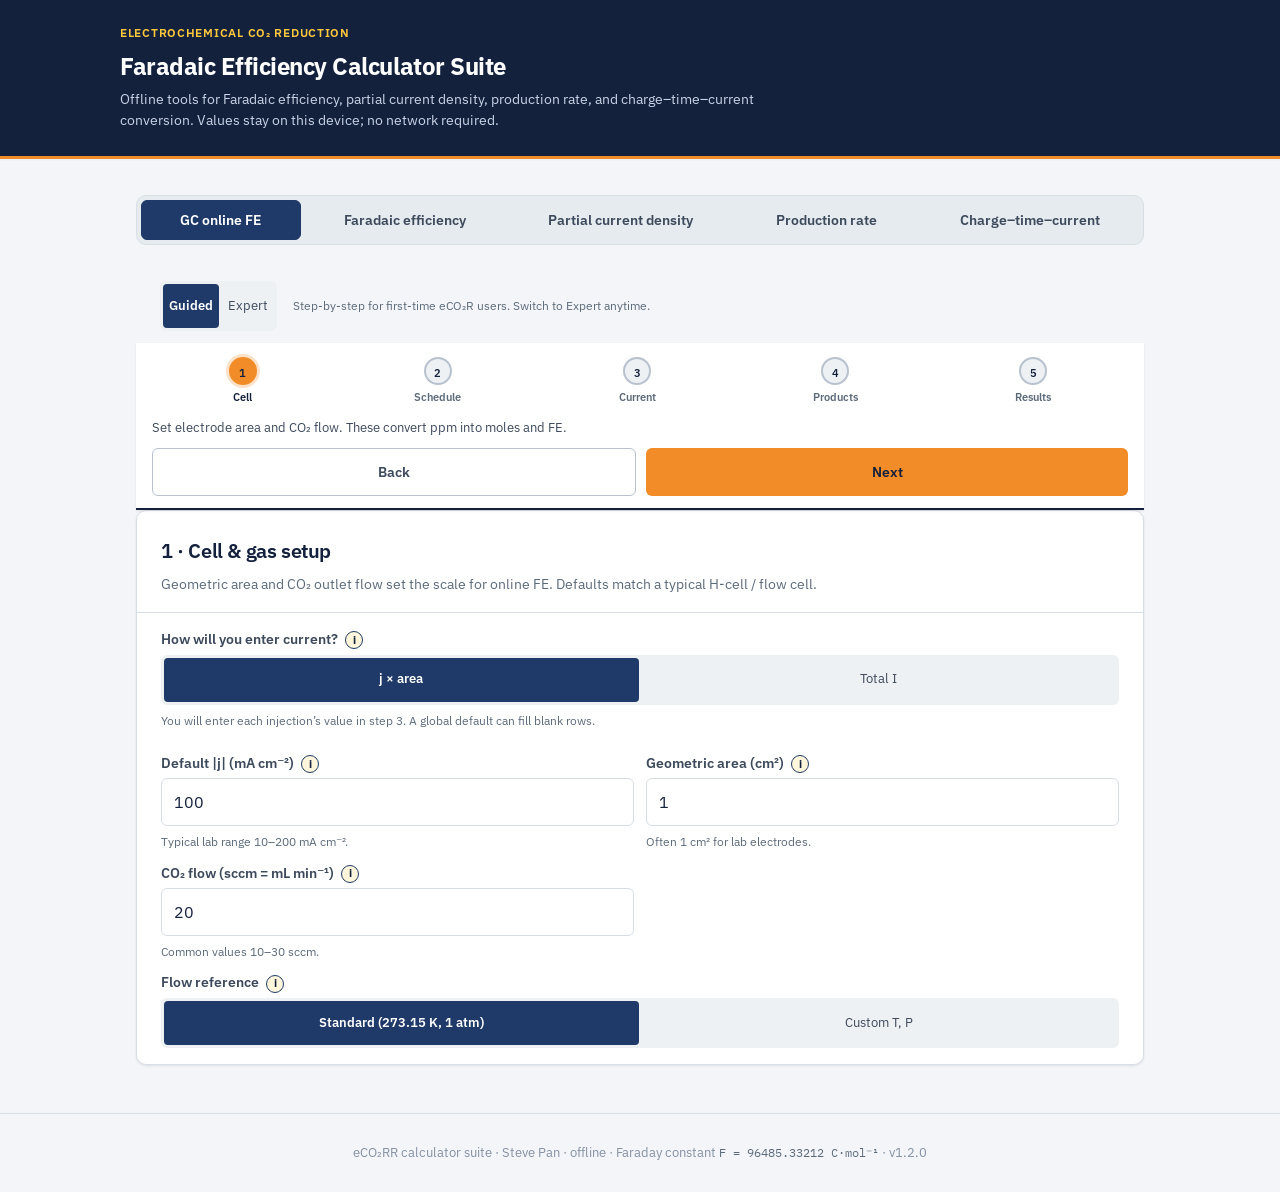
==== index.html @ 3f4fe1be "Release 1.2.0: guided wizard for first-time eCO₂R users Five-step mobile flow (cell → schedule → cur" ====
<!DOCTYPE html>
<html lang="en">
<head>
  <meta charset="utf-8" />
  <meta name="viewport" content="width=device-width, initial-scale=1, viewport-fit=cover" />
  <meta name="color-scheme" content="light" />
  <title>eCO₂RR Faradaic Efficiency Calculator Suite — Steve Pan</title>
  <meta name="theme-color" content="#14213D" />
  <link rel="manifest" href="./manifest.webmanifest" />
  <link rel="icon" type="image/png" sizes="32x32" href="./icons/favicon-32.png" />
  <link rel="apple-touch-icon" href="./icons/apple-touch-icon.png" />
  <meta name="apple-mobile-web-app-capable" content="yes" />
  <meta name="mobile-web-app-capable" content="yes" />
  <meta name="apple-mobile-web-app-status-bar-style" content="black-translucent" />
  <meta name="apple-mobile-web-app-title" content="FE Calc" />
  <link rel="stylesheet" href="./design-tokens.css" />
  <link rel="stylesheet" href="./styles.css" />
</head>
<body>
  <div class="app">
    <header class="app-header">
      <div class="app-header__inner">
        <p class="app-header__eyebrow">Electrochemical CO₂ reduction</p>
        <h1 class="app-header__title">Faradaic Efficiency Calculator Suite</h1>
        <p class="app-header__subtitle">
          Offline tools for Faradaic efficiency, partial current density,
          production rate, and charge–time–current conversion. Values stay
          on this device; no network required.
        </p>
      </div>
    </header>

    <main class="app-main" id="app-main">
      <nav class="tab-nav" aria-label="Calculator sections">
        <ul class="tab-list" role="tablist" id="tab-list">
          <li role="presentation">
            <button type="button" class="tab" role="tab" id="tab-gc" data-tab="gc"
              aria-controls="section-gc" aria-selected="true">GC online FE</button>
          </li>
          <li role="presentation">
            <button type="button" class="tab" role="tab" id="tab-fe" data-tab="fe"
              aria-controls="section-fe" aria-selected="false" tabindex="-1">Faradaic efficiency</button>
          </li>
          <li role="presentation">
            <button type="button" class="tab" role="tab" id="tab-pcd" data-tab="pcd"
              aria-controls="section-pcd" aria-selected="false" tabindex="-1">Partial current density</button>
          </li>
          <li role="presentation">
            <button type="button" class="tab" role="tab" id="tab-rate" data-tab="rate"
              aria-controls="section-rate" aria-selected="false" tabindex="-1">Production rate</button>
          </li>
          <li role="presentation">
            <button type="button" class="tab" role="tab" id="tab-converter" data-tab="converter"
              aria-controls="section-converter" aria-selected="false" tabindex="-1">Charge–time–current</button>
          </li>
        </ul>
        <div class="tab-select-wrap">
          <label class="sr-only" for="tab-select">Calculator section</label>
          <select class="tab-select" id="tab-select" data-tab-select>
            <option value="gc" selected>GC online FE</option>
            <option value="fe">Faradaic efficiency</option>
            <option value="pcd">Partial current density</option>
            <option value="rate">Production rate</option>
            <option value="converter">Charge–time–current</option>
          </select>
        </div>
      </nav>

      <!-- 0. GC ONLINE FE (ppm-based) -->
      <section class="calc-section is-active" id="section-gc" role="tabpanel" aria-labelledby="tab-gc" data-section="gc" data-ui-mode="guided" data-wiz-step="1">
        <div class="gc-modebar">
          <div class="seg" id="gc-ui-mode" role="radiogroup" aria-label="Input mode">
            <button type="button" class="seg__btn is-active" data-v="guided">Guided</button>
            <button type="button" class="seg__btn" data-v="expert">Expert</button>
          </div>
          <p class="gc-modebar__hint" id="gc-mode-hint">Step-by-step for first-time eCO₂R users. Switch to Expert anytime.</p>
        </div>

        <div class="gc-wizard" id="gc-wizard" aria-label="Guided setup">
          <ol class="gc-wiz-progress" id="gc-wiz-progress">
            <li class="is-active" data-s="1"><span>1</span> Cell</li>
            <li data-s="2"><span>2</span> Schedule</li>
            <li data-s="3"><span>3</span> Current</li>
            <li data-s="4"><span>4</span> Products</li>
            <li data-s="5"><span>5</span> Results</li>
          </ol>
          <p class="gc-wiz-hint" id="gc-wiz-step-hint"></p>
          <p class="gc-wiz-warn" id="gc-wiz-warn" hidden></p>
          <div class="gc-wiz-nav">
            <button type="button" class="btn btn--ghost" id="gc-wiz-back" disabled>Back</button>
            <button type="button" class="btn btn--cta" id="gc-wiz-next">Next</button>
          </div>
        </div>

        <div class="gc-summary" id="gc-summary" aria-live="polite" data-wiz="5">
          <div class="gc-summary__main">
            <span class="gc-summary__label">Total FE · <span id="gc-sum-label">latest injection</span></span>
            <span class="gc-summary__value" id="gc-total">—</span>
          </div>
          <div class="gc-summary__side">
            <span>Unaccounted <b id="gc-unacc">—</b></span>
            <span>I <b id="gc-I">—</b></span>
            <span>ṅ<sub>gas</sub> <b id="gc-ndot">—</b></span>
          </div>
          <svg class="gc-bar" id="gc-sum-bar" viewBox="0 0 100 8" preserveAspectRatio="none" aria-hidden="true"></svg>
          <div class="gc-chips" id="gc-sum-chips"></div>
          <p class="gc-flag" id="gc-flag" hidden></p>
        </div>

        <article class="calc-card" data-wiz="1" id="gc-step-cell">
          <header class="calc-card__header">
            <h2 class="calc-card__title">1 · Cell &amp; gas setup</h2>
            <p class="calc-card__desc">Geometric area and CO₂ outlet flow set the scale for online FE. Defaults match a typical H-cell / flow cell.</p>
          </header>
          <div class="gc-grid">
            <div class="field gc-wide">
              <span class="field__label">How will you enter current? <button type="button" class="info-i" data-info="Choose |j|×area if you read current density from the chronopotentiogram/amperogram. Choose Total I if you prefer absolute current in mA." aria-label="About current input">i</button></span>
              <div class="seg" role="radiogroup" id="gc-imode">
                <button type="button" class="seg__btn is-active" data-v="j">j × area</button>
                <button type="button" class="seg__btn" data-v="I">Total I</button>
              </div>
              <p class="field__help">You will enter each injection’s value in step 3. A global default can fill blank rows.</p>
            </div>
            <label class="field gc-j"><span class="field__label">Default |j| (mA cm⁻²) <button type="button" class="info-i" data-info="Fallback current density when an injection row is left blank. Read |j| from your chronoamperogram or chronopotentiogram at each injection time." aria-label="About default j">i</button></span><input class="input" inputmode="decimal" id="gc-j" value="100"><span class="field__help">Typical lab range 10–200 mA cm⁻².</span></label>
            <label class="field gc-j"><span class="field__label">Geometric area (cm²) <button type="button" class="info-i" data-info="Exposed geometric electrode area (not ECSA). Measure from the catalyst spot or gasket opening." aria-label="About area">i</button></span><input class="input" inputmode="decimal" id="gc-area" value="1"><span class="field__help">Often 1 cm² for lab electrodes.</span></label>
            <label class="field gc-i" hidden><span class="field__label">Default |I| (mA) <button type="button" class="info-i" data-info="Fallback total current when an injection row is left blank." aria-label="About default I">i</button></span><input class="input" inputmode="decimal" id="gc-Itot" value="100"><span class="field__help">Absolute current from the potentiostat.</span></label>
            <label class="field"><span class="field__label">CO₂ flow (sccm = mL min⁻¹) <button type="button" class="info-i" data-info="Volumetric CO₂ feed (and assumed outlet) flow rate from your MFC setpoint. Online FE treats outlet ≈ inlet." aria-label="About CO2 flow">i</button></span><input class="input" inputmode="decimal" id="gc-flow" value="20"><span class="field__help">Common values 10–30 sccm.</span></label>
            <div class="field gc-wide">
              <span class="field__label">Flow reference <button type="button" class="info-i" data-info="Standard uses T = 273.15 K and P = 101325 Pa for the ideal-gas molar flow. Custom lets you enter the gas temperature and pressure at the flow meter." aria-label="About flow reference">i</button></span>
              <div class="seg" role="radiogroup" id="gc-ref">
                <button type="button" class="seg__btn is-active" data-v="std">Standard (273.15 K, 1 atm)</button>
                <button type="button" class="seg__btn" data-v="custom">Custom T, P</button>
              </div>
            </div>
            <label class="field gc-tp"><span class="field__label">Gas T (K)</span><input class="input" inputmode="decimal" id="gc-T" value="298.15"><span class="field__help">Temperature used for ṅ_gas.</span></label>
            <label class="field gc-tp"><span class="field__label">Gas P (Pa)</span><input class="input" inputmode="decimal" id="gc-P" value="101325"><span class="field__help">Pressure used for ṅ_gas (1 atm = 101325 Pa).</span></label>
          </div>
        </article>

        <article class="calc-card" data-wiz="2" id="gc-step-sched">
          <header class="calc-card__header">
            <h2 class="calc-card__title">2 · GC injection schedule</h2>
            <p class="calc-card__desc">Times auto-fill from the first injection, analysis length, and post-run. Override any row later with “edit”.</p>
          </header>
          <div class="gc-grid gc-sched">
            <label class="field"><span class="field__label">Time of 1st injection (min) <button type="button" class="info-i" data-info="Electrolysis time when the first GC sample is taken (often after a delay for gas transit)." aria-label="About first injection">i</button></span><input class="input" inputmode="decimal" id="gc-s-t1"><span class="field__help">Example: 15 min.</span></label>
            <label class="field"><span class="field__label">GC analysis time (min) <button type="button" class="info-i" data-info="Length of one GC run (chromatogram) before the next injection can start." aria-label="About analysis time">i</button></span><input class="input" inputmode="decimal" id="gc-s-ana"><span class="field__help">From your GC method.</span></label>
            <label class="field"><span class="field__label">Post-run time (min) <button type="button" class="info-i" data-info="Oven cool-down / equilibration after each chromatogram before the next injection." aria-label="About post-run">i</button></span><input class="input" inputmode="decimal" id="gc-s-post"><span class="field__help">Often a few minutes.</span></label>
            <label class="field"><span class="field__label">Number of injections (1–6) <button type="button" class="info-i" data-info="How many GC samples you will average. Three or four is common." aria-label="About injection count">i</button></span><input class="input" type="number" min="1" max="6" step="1" inputmode="numeric" id="gc-s-count"><span class="field__help">t<sub>k</sub> = t<sub>1</sub> + (k−1)·(analysis + post-run).</span></label>
          </div>
          <div class="gc-sched-preview" id="gc-sched-preview" aria-live="polite"></div>
        </article>

        <article class="calc-card" data-wiz="3" id="gc-step-current">
          <header class="calc-card__header">
            <h2 class="calc-card__title">3 · Current at each injection</h2>
            <p class="calc-card__desc">Read |j| or |I| from the chronoamperogram / chronopotentiogram at each injection time. Blank uses the step‑1 default.</p>
          </header>
          <div id="gc-current-step" class="gc-current-step"></div>
        </article>

        <article class="calc-card" data-wiz="4" id="gc-step-products">
          <header class="calc-card__header gc-head">
            <h2 class="calc-card__title">4 · Products &amp; amounts</h2>
            <div class="gc-actions">
              <button type="button" class="btn btn--cta" id="gc-add-inj">+ Injection</button>
            </div>
          </header>
          <p class="calc-card__desc" style="padding:0 var(--space-5)">Confirm the product list (full C1–C6 set is preselected), then enter GC ppm per injection. Liquid products use μM, electrolyte volumes, and total charge Q.</p>
          <div class="gc-prodbar">
            <span class="field__label">Products <button type="button" class="info-i" data-info="Gas products come from online GC (ppm). Liquid products (formate, alcohols, …) come from HPLC / headspace GC as μM in catholyte and anolyte." aria-label="About products">i</button></span>
            <div class="gc-presets" id="gc-presets">
              <button type="button" class="chip-btn" data-p="H2">+ H₂</button>
              <button type="button" class="chip-btn" data-p="CO">+ CO</button>
              <button type="button" class="chip-btn" data-p="CH4">+ CH₄</button>
              <button type="button" class="chip-btn" data-p="C2H4">+ C₂H₄</button>
              <button type="button" class="chip-btn" data-p="HCOO">+ HCOO⁻</button>
              <button type="button" class="chip-btn" data-p="EtOH">+ EtOH</button>
              <button type="button" class="chip-btn" data-p="custom">+ Custom</button>
            </div>
            <label class="gc-preset-wrap"><span class="sr-only">Add from catalog</span>
              <select class="input gc-preset-select" id="gc-preset-select" aria-label="Add product from full C1–C6 catalog"></select>
            </label>
            <div id="gc-products" class="gc-products"></div>
          </div>
          <div id="gc-injections" class="gc-injections"></div>
          <div id="gc-liquid" class="gc-liquid" hidden></div>
        </article>

        <article class="calc-card" id="gc-chart-card" data-wiz="5">
          <header class="calc-card__header gc-head">
            <h2 class="calc-card__title">Product distribution</h2>
            <div class="gc-toggles"><div class="seg gc-chart-mode" id="gc-chart-view" role="radiogroup" aria-label="Chart view">
              <button type="button" class="seg__btn is-active" data-v="avg">Average</button>
              <button type="button" class="seg__btn" data-v="per">Per injection</button>
            </div>
            <div class="seg gc-chart-mode" id="gc-chart-mode" role="radiogroup" aria-label="Chart quantity">
              <button type="button" class="seg__btn is-active" data-v="fe">FE (%)</button>
              <button type="button" class="seg__btn" data-v="j">j<sub>i</sub> (mA cm⁻²)</button>
            </div></div>
          </header>
          <div class="gc-chart-wrap"><div id="gc-chart" role="img" aria-label="Stacked bar chart of product distribution per injection"></div>
            <div class="gc-legend" id="gc-legend"></div>
            <p class="gc-tip" id="gc-tip">Tap a bar segment for values.</p>
            <div class="gc-actions gc-chart-actions">
              <button type="button" class="btn btn--secondary" id="gc-png">Export PNG</button>
              <button type="button" class="btn btn--ghost" id="gc-svg">Export SVG</button>
            </div>
          </div>
        </article>

        <article class="calc-card" data-wiz="5">
          <header class="calc-card__header gc-head">
            <h2 class="calc-card__title">Results table</h2>
            <div class="gc-actions">
              <button type="button" class="btn btn--secondary" id="gc-csv">CSV</button>
              <button type="button" class="btn btn--secondary" id="gc-xlsx">XLSX</button>
              <button type="button" class="btn btn--ghost" id="gc-reset">Reset</button>
            </div>
          </header>
          <div class="gc-table-wrap"><table class="gc-table" id="gc-table"></table></div>
          <details class="gc-formula">
            <summary>Formulas &amp; constants</summary>
            <p><code>t_k = t_1 + (k − 1)·(t_analysis + t_post)</code></p>
            <p><code>I_k = |j_k| · A</code> per injection (or I_k entered directly; blank row = global value)</p>
            <p><code>ṅ_gas (mol s⁻¹) = P · (Q_mL/min · 10⁻⁶ / 60) / (R · T)</code>; standard mode uses T = 273.15 K, P = 101325 Pa</p>
            <p><code>ṅ_i = (ppm_i · 10⁻⁶) · ṅ_gas</code></p>
            <p><code>FE_i (%) = n_i · F · ṅ_i / I · 100</code></p>
            <p><code>j_i = FE_i/100 · |j_k|</code>; averages are arithmetic mean ± sample SD (n − 1) of the per-injection values</p>
            <p>Liquid: <code>FE = n·F·(c_WE·V_W + c_CE·V_C)/Q · 100</code> (c in μM, V in mL, Q in C).</p>
            <p>R = 8.314462618 J mol⁻¹ K⁻¹, F = 96485.33212 C mol⁻¹ (CODATA exact). Assumes outlet flow ≈ inlet CO₂ flow (no correction for CO₂ consumption/crossover).</p>
          </details>
        </article>
      </section>

      <!-- 1. FARADAIC EFFICIENCY (populated example + FE > 100% warning) -->
      <section class="calc-section" hidden id="section-fe" role="tabpanel"
        aria-labelledby="tab-fe" data-section="fe">
        <article class="calc-card">
          <header class="calc-card__header">
            <h2 class="calc-card__title">Faradaic efficiency</h2>
            <p class="calc-card__desc">
              Compute FE from electron stoichiometry, quantified product amount,
              and total charge passed. Defaults (50 µmol, n=2, Q=9.6485 C) give FE ≈ 100%.
            </p>
          </header>
          <div class="calc-card__body">
            <form class="calc-card__inputs" id="form-fe" data-calc="fe" novalidate>
              <div class="field-group">
                <div class="field" data-field="n-electrons">
                  <label class="field__label" for="fe-n-electrons">
                    Electrons transferred per product (<span class="mono">n</span>)
                  </label>

                  <div class="preset-row" id="fe-presets" role="group" aria-label="n-electron presets">
                    <button type="button" class="preset-btn is-active" data-n="2">CO (2)</button>
                    <button type="button" class="preset-btn" data-n="2">HCOOH (2)</button>
                    <button type="button" class="preset-btn" data-n="8">CH₄ (8)</button>
                    <button type="button" class="preset-btn" data-n="12">C₂H₄ (12)</button>
                    <button type="button" class="preset-btn" data-n="12">EtOH (12)</button>
                    <button type="button" class="preset-btn" data-n="2">H₂ (2)</button>
                    <button type="button" class="preset-btn" data-n="custom">Custom</button>
                  </div>
                  <div class="field__control">
                    <input class="input" type="number" id="fe-n-electrons" name="n_electrons"
                      inputmode="decimal" min="1" step="1" value="2"
                      data-input="n-electrons" readonly aria-describedby="fe-n-electrons-hint">
                    <span class="field__unit" aria-hidden="true">e⁻</span>
                  </div>
                  <p class="field__hint" id="fe-n-electrons-hint">
                    e.g. 2 for CO, 8 for CH₄, 12 for C₂H₄ (from CO₂).
                  </p>
                  <p class="field__error" id="fe-n-electrons-error" data-error-for="n-electrons">
                    Enter a positive integer.
                  </p>
                </div>

                <div class="field" data-field="product-mode">
                  <label class="field__label" for="fe-product-mode">Product input mode</label>
                  <div class="field__control">
                    <select class="select" id="fe-product-mode" data-input="product-mode">
                      <option value="moles" selected>Molar amount</option>
                      <option value="gas">Gas volume (ideal gas)</option>
                    </select>
                  </div>
                </div>

                <div class="field-row" id="fe-moles-block">
                  <div class="field" data-field="n-product">
                    <label class="field__label" for="fe-n-product">
                      Product amount (<span class="mono">n<sub>product</sub></span>)
                    </label>
                    <div class="field__control">
                      <input class="input" type="number" id="fe-n-product" name="n_product"
                        inputmode="decimal" min="0" step="any" value="50" data-input="n-product">
                      <select class="select unit-select" id="fe-n-product-unit" name="n_product_unit"
                        data-unit-for="n-product" aria-label="Product amount unit">
                        <option value="umol" selected>µmol</option>
                        <option value="nmol">nmol</option>
                        <option value="mmol">mmol</option>
                        <option value="mol">mol</option>
                      </select>
                    </div>
                    <p class="field__error" data-error-for="n-product">Enter a non-negative amount.</p>
                  </div>
                  <div class="field" data-field="charge">
                    <label class="field__label" for="fe-charge">
                      Total charge (<span class="mono">Q</span>)
                    </label>
                    <div class="field__control">
                      <input class="input" type="number" id="fe-charge" name="charge"
                        inputmode="decimal" min="0" step="any" value="9.6485" data-input="charge">
                      <select class="select unit-select" id="fe-charge-unit" name="charge_unit"
                        data-unit-for="charge" aria-label="Charge unit">
                        <option value="C" selected>C</option>
                        <option value="mC">mC</option>
                        <option value="mAh">mA·h</option>
                        <option value="Ah">A·h</option>
                      </select>
                    </div>
                    <p class="field__error" data-error-for="charge">Charge must be greater than zero.</p>
                  </div>
                </div>
              </div>
              
                <div id="fe-gas-block" hidden>
                  <div class="field-row">
                    <div class="field" data-field="gas-volume">
                      <label class="field__label" for="fe-gas-volume">Gas volume</label>
                      <div class="field__control">
                        <input class="input" type="number" id="fe-gas-volume" min="0" step="any" value="1.223" />
                        <select class="select unit-select" id="fe-gas-volume-unit"><option value="mL" selected>mL</option><option value="L">L</option></select>
                      </div>
                    </div>
                    <div class="field" data-field="gas-temp">
                      <label class="field__label" for="fe-gas-temp">Temperature</label>
                      <div class="field__control">
                        <input class="input" type="number" id="fe-gas-temp" step="any" value="25" />
                        <select class="select unit-select" id="fe-gas-temp-unit"><option value="C" selected>°C</option><option value="K">K</option></select>
                      </div>
                    </div>
                  </div>
                  <div class="field" style="margin-top: var(--space-4);">
                    <label class="field__label" for="fe-gas-pressure">Pressure</label>
                    <div class="field__control">
                      <input class="input" type="number" id="fe-gas-pressure" min="0" step="any" value="1" />
                      <select class="select unit-select" id="fe-gas-pressure-unit">
                        <option value="atm" selected>atm</option><option value="bar">bar</option>
                        <option value="kPa">kPa</option><option value="Pa">Pa</option>
                      </select>
                    </div>
                    <p class="field__hint">Ideal gas n = PV/RT. Default ≈ 50 µmol at 25 °C, 1 atm.</p>
                  </div>
                </div>

<div class="btn-row">
                <button type="submit" class="btn btn--primary" data-action="calculate">Calculate FE</button>
                <button type="reset" class="btn btn--secondary" data-action="reset">Reset</button>
              </div>
            </form>
            <div class="calc-card__results" data-results="fe" aria-live="polite">
              <h3 class="results__heading">Results</h3>
              <div class="banner banner--ok" id="fe-ok" role="status"><div class="banner__body"><p class="banner__title" id="fe-ok-text">FE within physical range.</p></div></div>
              <div class="banner banner--warning" id="fe-warning" role="status" data-banner="fe-over-100">
                <svg class="banner__icon" viewBox="0 0 20 20" fill="currentColor" aria-hidden="true">
                  <path fill-rule="evenodd" d="M8.257 3.099c.765-1.36 2.722-1.36 3.486 0l6.518 11.59c.75 1.335-.213 2.986-1.742 2.986H3.48c-1.53 0-2.493-1.651-1.743-2.986L8.257 3.1zM11 14a1 1 0 10-2 0 1 1 0 002 0zm-1-2a1 1 0 01-1-1V8a1 1 0 112 0v3a1 1 0 01-1 1z" clip-rule="evenodd"/>
                </svg>
                <div class="banner__body">
                  <p class="banner__title">Faradaic efficiency exceeds 100%</p>
                  <p class="banner__text">
                    Check product quantification, electron count <span class="mono">n</span>,
                    and total charge. Values above 100% usually indicate a measurement
                    or unit error.
                  </p>
                </div>
              </div>
              <ul class="results__list">
                <li class="result-row result-row--primary" id="fe-result-row" data-result="fe">
                  <span class="result-row__label">Faradaic efficiency</span>
                  <span class="result-row__value">
                    <span id="fe-result-value">—</span>
                    <span class="result-row__unit" id="fe-result-unit">%</span>
                  </span>
                </li>

                <li class="result-row is-empty" id="fe-moles-row">
                  <span class="result-row__label">Moles of product</span>
                  <span class="result-row__value"><span id="fe-moles-value">—</span><span class="result-row__unit">mol</span></span>
                </li>
                <li class="result-row is-empty" id="fe-qth-row">
                  <span class="result-row__label">Theoretical charge</span>
                  <span class="result-row__value"><span id="fe-qth-value">—</span><span class="result-row__unit">C</span></span>
                </li>
                <li class="result-row" data-result="fe-charge-as-mol-e">
                  <span class="result-row__label">Electrons from charge</span>
                  <span class="result-row__value">
                    <span id="fe-mol-e-value">—</span>
                    <span class="result-row__unit" id="fe-mol-e-unit">mol e⁻</span>
                  </span>
                </li>
              </ul>
            </div>
          </div>
          <footer class="calc-card__footer">
            <p class="formula-footnote">
              <span class="formula-footnote__label">Formula</span>
              <span class="formula-footnote__eq">FE = (n · F · n<sub>product</sub>) / Q × 100%</span>
              <span class="formula-footnote__note">F = 96485 C·mol⁻¹ (Faraday constant). n<sub>product</sub> in mol; Q in C.</span>
            </p>
          </footer>
        </article>
      </section>

      <!-- 2. PARTIAL CURRENT DENSITY -->
      <section class="calc-section" hidden id="section-pcd" role="tabpanel"
        aria-labelledby="tab-pcd" data-section="pcd" hidden>
        <article class="calc-card">
          <header class="calc-card__header">
            <h2 class="calc-card__title">Partial current density</h2>
            <p class="calc-card__desc">
              Convert total geometric current density and Faradaic efficiency
              into the product-specific partial current density
              <span class="mono">j<sub>i</sub></span>.
            </p>
          </header>
          <div class="calc-card__body">
            <form class="calc-card__inputs" id="form-pcd" data-calc="pcd" novalidate>
              <div class="field-group">

                <div class="field" data-field="pcd-mode">
                  <label class="field__label" for="pcd-mode">Input mode</label>
                  <div class="field__control">
                    <select class="select" id="pcd-mode">
                      <option value="j" selected>Current density j</option>
                      <option value="I">Total current I + area</option>
                    </select>
                  </div>
                </div>
                <div class="field" data-field="j-total" id="pcd-j-block">
                  <label class="field__label" for="pcd-j-total">
                    Total current density (<span class="mono">j<sub>total</sub></span>)
                  </label>
                  <div class="field__control">
                    <input class="input" type="number" id="pcd-j-total" name="j_total"
                      inputmode="decimal" min="0" step="any" placeholder="e.g. 200" data-input="j-total" value="10">
                    <select class="select unit-select" id="pcd-j-total-unit" name="j_total_unit"
                      data-unit-for="j-total" aria-label="Current density unit">
                      <option value="mA_cm2" selected>mA·cm⁻²</option>
                      <option value="A_m2">A·m⁻²</option>
                      <option value="A_cm2">A·cm⁻²</option>
                    </select>
                  </div>
                  <p class="field__error" data-error-for="j-total">Enter a non-negative current density.</p>
                </div>

                <div class="field-row" id="pcd-I-block" hidden>
                  <div class="field">
                    <label class="field__label" for="pcd-I-total">Total current</label>
                    <div class="field__control">
                      <input class="input" type="number" id="pcd-I-total" min="0" step="any" value="10" />
                      <select class="select unit-select" id="pcd-I-total-unit"><option value="mA" selected>mA</option><option value="A">A</option><option value="uA">µA</option></select>
                    </div>
                  </div>
                  <div class="field">
                    <label class="field__label" for="pcd-area">Geometric area</label>
                    <div class="field__control">
                      <input class="input" type="number" id="pcd-area" min="0" step="any" value="1" />
                      <select class="select unit-select" id="pcd-area-unit"><option value="cm2" selected>cm²</option><option value="m2">m²</option></select>
                    </div>
                  </div>
                </div>
                <div class="field" data-field="fe">
                  <label class="field__label" for="pcd-fe">
                    Faradaic efficiency (<span class="mono">FE<sub>i</sub></span>)
                  </label>
                  <div class="field__control">
                    <input class="input" type="number" id="pcd-fe" name="fe"
                      inputmode="decimal" min="0" step="any" placeholder="e.g. 45" data-input="fe" value="85">
                    <span class="field__unit">%</span>
                  </div>
                  <p class="field__hint">Product-specific FE. Values &gt; 100% are flagged.</p>
                  <p class="field__error" data-error-for="fe">Enter a valid FE.</p>
                </div>
              </div>
              <div class="btn-row">
                <button type="submit" class="btn btn--primary" data-action="calculate">Calculate j<sub>i</sub></button>
                <button type="reset" class="btn btn--secondary" data-action="reset">Reset</button>
              </div>
            </form>
            <div class="calc-card__results" data-results="pcd" aria-live="polite">
              <h3 class="results__heading">Results</h3>
              <div class="banner banner--warning" id="pcd-warning" role="status" data-banner="pcd-fe-over-100">
                <svg class="banner__icon" viewBox="0 0 20 20" fill="currentColor" aria-hidden="true">
                  <path fill-rule="evenodd" d="M8.257 3.099c.765-1.36 2.722-1.36 3.486 0l6.518 11.59c.75 1.335-.213 2.986-1.742 2.986H3.48c-1.53 0-2.493-1.651-1.743-2.986L8.257 3.1zM11 14a1 1 0 10-2 0 1 1 0 002 0zm-1-2a1 1 0 01-1-1V8a1 1 0 112 0v3a1 1 0 01-1 1z" clip-rule="evenodd"/>
                </svg>
                <div class="banner__body">
                  <p class="banner__title">FE input exceeds 100%</p>
                  <p class="banner__text">Partial current density will exceed total j. Verify the FE value.</p>
                </div>
              </div>
              <ul class="results__list">
                <li class="result-row result-row--primary is-empty" id="pcd-result-row" data-result="pcd">
                  <span class="result-row__label">Partial current density</span>
                  <span class="result-row__value">
                    <span id="pcd-result-value">—</span>
                    <span class="result-row__unit" id="pcd-result-unit">mA·cm⁻²</span>
                  </span>
                </li>
                <li class="result-row is-empty" id="pcd-jtot-row">
                  <span class="result-row__label">Total j used</span>
                  <span class="result-row__value"><span id="pcd-jtot-value">—</span><span class="result-row__unit">mA·cm⁻²</span></span>
                </li>
                <li class="result-row is-empty" id="pcd-Ii-row" hidden>
                  <span class="result-row__label">Partial current I<sub>i</sub></span>
                  <span class="result-row__value"><span id="pcd-Ii-value">—</span><span class="result-row__unit">mA</span></span>
                </li>

              </ul>
            </div>
          </div>
          <footer class="calc-card__footer">
            <p class="formula-footnote">
              <span class="formula-footnote__label">Formula</span>
              <span class="formula-footnote__eq">j<sub>i</sub> = j<sub>total</sub> · (FE<sub>i</sub> / 100)</span>
              <span class="formula-footnote__note">Output unit matches the selected total current-density unit.</span>
            </p>
          </footer>
        </article>
      </section>

      <!-- 3. PRODUCTION RATE -->
      <section class="calc-section" hidden id="section-rate" role="tabpanel"
        aria-labelledby="tab-rate" data-section="rate" hidden>
        <article class="calc-card">
          <header class="calc-card__header">
            <h2 class="calc-card__title">Production rate</h2>
            <p class="calc-card__desc">
              Estimate molar (or mass) production rate from current,
              Faradaic efficiency, and electron stoichiometry.
            </p>
          </header>
          <div class="calc-card__body">
            <form class="calc-card__inputs" id="form-rate" data-calc="rate" novalidate>
              <div class="field-group">
                <div class="field-row">
                  <div class="field" data-field="current">
                    <label class="field__label" for="rate-current">Current (<span class="mono">I</span>)</label>
                    <div class="field__control">
                      <input class="input" type="number" id="rate-current" name="current"
                        inputmode="decimal" min="0" step="any" placeholder="e.g. 50" data-input="current" value="10">
                      <select class="select unit-select" id="rate-current-unit" name="current_unit"
                        data-unit-for="current" aria-label="Current unit">
                        <option value="mA" selected>mA</option>
                        <option value="A">A</option>
                        <option value="uA">µA</option>
                      </select>
                    </div>
                    <p class="field__error" data-error-for="current">Enter a non-negative current.</p>
                  </div>
                  <div class="field" data-field="fe">
                    <label class="field__label" for="rate-fe">Faradaic efficiency (<span class="mono">FE</span>)</label>
                    <div class="field__control">
                      <input class="input" type="number" id="rate-fe" name="fe"
                        inputmode="decimal" min="0" step="any" placeholder="e.g. 60" data-input="fe" value="90">
                      <span class="field__unit">%</span>
                    </div>
                    <p class="field__error" data-error-for="fe">Enter a valid FE.</p>
                  </div>
                </div>
                <div class="field-row">
                  <div class="field" data-field="n-electrons">
                    <label class="field__label" for="rate-n-electrons">Electrons per product (<span class="mono">n</span>)</label>
                    
                  <div class="preset-row" id="rate-presets" role="group" aria-label="n-electron presets">
                    <button type="button" class="preset-btn is-active" data-n="2">CO (2)</button>
                    <button type="button" class="preset-btn" data-n="2">HCOOH (2)</button>
                    <button type="button" class="preset-btn" data-n="8">CH₄ (8)</button>
                    <button type="button" class="preset-btn" data-n="12">C₂H₄ (12)</button>
                    <button type="button" class="preset-btn" data-n="12">EtOH (12)</button>
                    <button type="button" class="preset-btn" data-n="2">H₂ (2)</button>
                    <button type="button" class="preset-btn" data-n="custom">Custom</button>
                  </div>
<div class="field__control">
                      <input class="input" type="number" id="rate-n-electrons" name="n_electrons"
                        inputmode="decimal" min="1" step="1" placeholder="e.g. 2" data-input="n-electrons" value="2" readonly>
                      <span class="field__unit" aria-hidden="true">e⁻</span>
                    </div>
                    <p class="field__error" data-error-for="n-electrons">Enter a positive integer.</p>
                  </div>
                  <div class="field" data-field="area">
                    <label class="field__label" for="rate-area">Geometric area <span class="optional">(optional)</span></label>
                    <div class="field__control">
                      <input class="input" type="number" id="rate-area" min="0" step="any" value="1" />
                      <select class="select unit-select" id="rate-area-unit"><option value="cm2" selected>cm²</option><option value="m2">m²</option></select>
                    </div>
                    <p class="field__hint">Leave 0/blank to skip areal rate.</p>
                  </div>
                  <div class="field" data-field="molar-mass">
                    <label class="field__label" for="rate-molar-mass">
                      Molar mass <span class="optional">(optional)</span>
                    </label>
                    <div class="field__control">
                      <input class="input" type="number" id="rate-molar-mass" name="molar_mass"
                        inputmode="decimal" min="0" step="any" placeholder="e.g. 28.01" data-input="molar-mass" />
                      <span class="field__unit">g·mol⁻¹</span>
                    </div>
                    <p class="field__hint">If set, also reports mass rate (e.g. µg·h⁻¹).</p>
                  </div>
                </div>
              </div>
              <div class="btn-row">
                <button type="submit" class="btn btn--primary" data-action="calculate">Calculate rate</button>
                <button type="reset" class="btn btn--secondary" data-action="reset">Reset</button>
              </div>
            </form>
            <div class="calc-card__results" data-results="rate" aria-live="polite">
              <h3 class="results__heading">Results</h3>
              <ul class="results__list">
                <li class="result-row result-row--primary is-empty" id="rate-result-row" data-result="rate-molar">
                  <span class="result-row__label">Molar production rate</span>
                  <span class="result-row__value">
                    <span id="rate-result-value">—</span>
                    <span class="result-row__unit" id="rate-result-unit">mol·s⁻¹</span>
                  </span>
                </li>
                <li class="result-row is-empty" id="rate-umolh-row">
                  <span class="result-row__label">Rate</span>
                  <span class="result-row__value"><span id="rate-umolh-value">—</span><span class="result-row__unit">µmol·h⁻¹</span></span>
                </li>
                <li class="result-row is-empty" id="rate-areal-row" hidden>
                  <span class="result-row__label">Areal rate</span>
                  <span class="result-row__value"><span id="rate-areal-value">—</span><span class="result-row__unit">µmol·cm⁻²·h⁻¹</span></span>
                </li>
                <li class="result-row is-empty" id="rate-Ii-row">
                  <span class="result-row__label">Partial current I<sub>i</sub></span>
                  <span class="result-row__value"><span id="rate-Ii-value">—</span><span class="result-row__unit">mA</span></span>
                </li>

                <li class="result-row is-empty" id="rate-mass-row" data-result="rate-mass" hidden>
                  <span class="result-row__label">Mass production rate</span>
                  <span class="result-row__value">
                    <span id="rate-mass-value">—</span>
                    <span class="result-row__unit" id="rate-mass-unit">µg·h⁻¹</span>
                  </span>
                </li>
              </ul>
            </div>
          </div>
          <footer class="calc-card__footer">
            <p class="formula-footnote">
              <span class="formula-footnote__label">Formula</span>
              <span class="formula-footnote__eq">rate = (I · FE / 100) / (n · F)</span>
              <span class="formula-footnote__note">I in A, rate in mol·s⁻¹ (convert for display). F = 96485 C·mol⁻¹.</span>
            </p>
          </footer>
        </article>
      </section>

      <!-- 4. CHARGE–TIME–CURRENT CONVERTER -->
      <section class="calc-section" hidden id="section-converter" role="tabpanel"
        aria-labelledby="tab-converter" data-section="converter" hidden>
        <article class="calc-card">
          <header class="calc-card__header">
            <h2 class="calc-card__title">Charge–time–current converter</h2>
            <p class="calc-card__desc">
              Convert between charge <span class="mono">Q</span>, time
              <span class="mono">t</span>, and current <span class="mono">I</span>
              using <span class="mono">Q = I · t</span>. Choose which quantity to solve for.
            </p>
          </header>
          <div class="calc-card__body">
            <form class="calc-card__inputs" id="form-converter" data-calc="converter" novalidate>
              <div class="field-group">
                <div class="field" data-field="solve-for">
                  <label class="field__label" for="conv-solve-for">Solve for</label>
                  <div class="field__control">
                    <select class="select" id="conv-solve-for" name="solve_for" data-input="solve-for" data-mode>
                      <option value="Q" selected>Charge (Q)</option>
                      <option value="t">Time (t)</option>
                      <option value="I">Current (I)</option>
                    </select>
                  </div>
                  <p class="field__hint">The chosen field becomes the result; the other two are inputs.</p>
                </div>
                <div class="field-row">
                  <div class="field" data-field="current" id="conv-field-current">
                    <label class="field__label" for="conv-current">Current (<span class="mono">I</span>)</label>
                    <div class="field__control">
                      <input class="input" type="number" id="conv-current" name="current"
                        inputmode="decimal" min="0" step="any" placeholder="e.g. 10" data-input="current" value="10">
                      <select class="select unit-select" id="conv-current-unit" name="current_unit"
                        data-unit-for="current" aria-label="Current unit">
                        <option value="mA" selected>mA</option>
                        <option value="A">A</option>
                        <option value="uA">µA</option>
                      </select>
                    </div>
                    <p class="field__error" data-error-for="current">Enter a valid current.</p>
                  </div>
                  <div class="field" data-field="time" id="conv-field-time">
                    <label class="field__label" for="conv-time">Time (<span class="mono">t</span>)</label>
                    <div class="field__control">
                      <input class="input" type="number" id="conv-time" name="time"
                        inputmode="decimal" min="0" step="any" placeholder="e.g. 3600" data-input="time" />
                      <select class="select unit-select" id="conv-time-unit" name="time_unit"
                        data-unit-for="time" aria-label="Time unit">
                        <option value="s" selected>s</option>
                        <option value="min">min</option>
                        <option value="h">h</option>
                      </select>
                    </div>
                    <p class="field__error" data-error-for="time">Enter a valid time.</p>
                  </div>
                </div>
                <div class="field" data-field="charge" id="conv-field-charge">
                  <label class="field__label" for="conv-charge">Charge (<span class="mono">Q</span>)</label>
                  <div class="field__control">
                    <input class="input" type="number" id="conv-charge" name="charge"
                      inputmode="decimal" min="0" step="any" placeholder="—" data-input="charge" value="9.6485">
                    <select class="select unit-select" id="conv-charge-unit" name="charge_unit"
                      data-unit-for="charge" aria-label="Charge unit">
                        <option value="C" selected>C</option>
                        <option value="mAh">mA·h</option>
                        <option value="Ah">A·h</option>
                      </select>
                  </div>
                  <p class="field__hint">Disabled while solving for Q (result appears on the right).</p>
                  <p class="field__error" data-error-for="charge">Enter a valid charge.</p>
                </div>
              </div>
              <div class="btn-row">
                <button type="submit" class="btn btn--primary" data-action="calculate">Convert</button>
                <button type="reset" class="btn btn--secondary" data-action="reset">Reset</button>
              </div>
            </form>
            <div class="calc-card__results" data-results="converter" aria-live="polite">
              <h3 class="results__heading">Results</h3>
              <ul class="results__list">
                <li class="result-row result-row--primary is-empty" id="conv-result-row" data-result="converter">
                  <span class="result-row__label" id="conv-result-label">Charge</span>
                  <span class="result-row__value">
                    <span id="conv-result-value">—</span>
                    <span class="result-row__unit" id="conv-result-unit">C</span>
                  </span>
                </li>
                <li class="result-row is-empty" id="conv-C-row">
                  <span class="result-row__label">Q in coulombs</span>
                  <span class="result-row__value"><span id="conv-C-value">—</span><span class="result-row__unit">C</span></span>
                </li>
                <li class="result-row is-empty" id="conv-mAh-row">
                  <span class="result-row__label">Q in mA·h</span>
                  <span class="result-row__value"><span id="conv-mAh-value">—</span><span class="result-row__unit">mA·h</span></span>
                </li>
                <li class="result-row is-empty" id="conv-Ah-row">
                  <span class="result-row__label">Q in A·h</span>
                  <span class="result-row__value"><span id="conv-Ah-value">—</span><span class="result-row__unit">A·h</span></span>
                </li>

              </ul>
            </div>
          </div>
          <footer class="calc-card__footer">
            <p class="formula-footnote">
              <span class="formula-footnote__label">Formula</span>
              <span class="formula-footnote__eq">Q = I · t &nbsp;·&nbsp; I = Q / t &nbsp;·&nbsp; t = Q / I</span>
              <span class="formula-footnote__note">SI base: Q in C, I in A, t in s. Display units follow the selectors.</span>
            </p>
          </footer>
        </article>
      </section>
    </main>

    <footer class="app-footer">
      <p>
        eCO₂RR calculator suite · Steve Pan · offline ·
        Faraday constant <code>F = 96485.33212 C·mol⁻¹</code> · <span id="app-version">v</span>
      </p>
    </footer>
  </div>

  <script src="./version.js"></script>
  <script src="./pwa.js" defer></script>
  <script src="./vendor/xlsx.full.min.js" defer></script>
  <script src="./app.js" defer></script>
</body>
</html>
---- design-tokens.css ----
/* =============================================================================
   eCO2RR FE Calculator Suite — Design Tokens
   Visual system only. Component rules live in styles.css.
   ============================================================================= */

/* --- Local fonts (offline; no CDN) ----------------------------------------- */
@font-face {
  font-family: "IBM Plex Sans";
  src: url("./fonts/IBMPlexSans-Variable.ttf") format("truetype-variations"),
       url("./fonts/IBMPlexSans-Variable.ttf") format("truetype");
  font-weight: 100 700;
  font-style: normal;
  font-display: swap;
}

@font-face {
  font-family: "IBM Plex Mono";
  src: url("./fonts/IBMPlexMono-Regular.ttf") format("truetype");
  font-weight: 400;
  font-style: normal;
  font-display: swap;
}

@font-face {
  font-family: "IBM Plex Mono";
  src: url("./fonts/IBMPlexMono-Medium.ttf") format("truetype");
  font-weight: 500;
  font-style: normal;
  font-display: swap;
}

@font-face {
  font-family: "IBM Plex Mono";
  src: url("./fonts/IBMPlexMono-SemiBold.ttf") format("truetype");
  font-weight: 600;
  font-style: normal;
  font-display: swap;
}

@font-face {
  font-family: "IBM Plex Mono";
  src: url("./fonts/IBMPlexMono-Bold.ttf") format("truetype");
  font-weight: 700;
  font-style: normal;
  font-display: swap;
}

:root {
  /* --- Palette: cool paper / slate ink / deep teal accent ------------------- */
  --color-bg-page: #f3f5f9;
  --color-bg-surface: #ffffff;
  --color-bg-muted: #eef1f4;
  --color-bg-subtle: #e6ebf0;

  --color-border: #d8dee6;
  --color-border-strong: #b8c2cf;
  --color-border-focus: #1f3a68;

  --color-ink: #14213d;
  --color-ink-secondary: #3d4a5c;
  --color-ink-muted: #5c6b7a;
  --color-ink-faint: #8492a3;

  --color-accent: #1f3a68;
  --color-accent-hover: #182e54;
  --color-accent-active: #14213d;
  --color-accent-subtle: #e8edf6;
  --color-accent-on: #ffffff;

  /* Navy / orange / yellow theme */
  --color-navy: #14213d;
  --color-navy-2: #1f3a68;
  --color-cta: #f28c28;         /* primary actions; use navy ink (6.6:1) */
  --color-cta-hover: #e07a16;
  --color-cta-ink: #14213d;
  --color-highlight: #ffc93c;   /* summary / highlights; navy ink */
  --color-highlight-bg: #fff6dc;
  --chip-h2: #3b82c4; --chip-co: #f28c28; --chip-ch4: #2f9e6e; --chip-c2h4: #8b5cf6; --chip-x: #64748b;
  --color-success: #1b7a45;
  --color-success-bg: #e8f6ee;
  --color-success-border: #9dceb0;

  --color-warning: #c2410c;
  --color-warning-bg: #fff1ea;
  --color-warning-border: #f4a582;
  --color-warning-ink: #9a3412;

  --color-error: #b42318;
  --color-error-bg: #fef3f2;
  --color-error-border: #f5c4c0;

  --focus-ring: 0 0 0 3px rgba(31, 58, 104, 0.30);

  /* --- Typography ---------------------------------------------------------- */
  --font-sans: "IBM Plex Sans", "Segoe UI", system-ui, -apple-system,
               BlinkMacSystemFont, "Helvetica Neue", Arial, sans-serif;
  --font-mono: "IBM Plex Mono", ui-monospace, "SF Mono", "Cascadia Code",
               Consolas, "Liberation Mono", Menlo, monospace;

  --text-xs: 0.75rem;     /* 12 */
  --text-sm: 0.8125rem;   /* 13 */
  --text-md: 0.875rem;    /* 14 */
  --text-base: 1rem;      /* 16 */
  --text-lg: 1.125rem;    /* 18 */
  --text-xl: 1.25rem;     /* 20 */
  --text-2xl: 1.5rem;     /* 24 */
  --text-3xl: 1.75rem;    /* 28 */

  --leading-tight: 1.25;
  --leading-snug: 1.4;
  --leading-normal: 1.55;
  --tracking-tight: -0.02em;
  --tracking-wide: 0.04em;
  --tracking-caps: 0.06em;

  --weight-regular: 400;
  --weight-medium: 500;
  --weight-semibold: 600;
  --weight-bold: 700;

  /* --- Spacing (4/8 base): 4, 8, 12, 16, 24, 32, 48 ------------------------- */
  --space-1: 0.25rem;
  --space-2: 0.5rem;
  --space-3: 0.75rem;
  --space-4: 1rem;
  --space-5: 1.5rem;
  --space-6: 2rem;
  --space-7: 3rem;

  /* --- Radii, elevation, motion -------------------------------------------- */
  --radius-sm: 4px;
  --radius-md: 6px;
  --radius-lg: 10px;
  --radius-pill: 999px;

  --shadow-xs: 0 1px 2px rgba(26, 35, 50, 0.04);
  --shadow-sm: 0 1px 3px rgba(26, 35, 50, 0.06), 0 1px 2px rgba(26, 35, 50, 0.04);
  --shadow-md: 0 4px 12px rgba(26, 35, 50, 0.08);

  --transition-fast: 120ms ease;
  --transition: 160ms ease;

  /* --- Layout -------------------------------------------------------------- */
  --max-width: 1040px;
  --content-pad: var(--space-4);
  --input-height: 2.5rem;
  --tab-height: 2.5rem;
  --sticky-offset: 0px;
  --breakpoint-stack: 720px;
}
---- styles.css ----
/* =============================================================================
   eCO2RR FE Calculator Suite — Component styles
   Tokens: design-tokens.css (linked before this file in index.html).
   ============================================================================= */

*, *::before, *::after { box-sizing: border-box; }

html {
  font-size: 16px;
  -webkit-text-size-adjust: 100%;
}

body {
  margin: 0;
  min-height: 100vh;
  font-family: var(--font-sans);
  font-size: var(--text-base);
  font-weight: var(--weight-regular);
  line-height: var(--leading-normal);
  color: var(--color-ink);
  background: var(--color-bg-page);
}

.app {
  min-height: 100vh;
  display: flex;
  flex-direction: column;
}

.sr-only {
  position: absolute;
  width: 1px;
  height: 1px;
  padding: 0;
  margin: -1px;
  overflow: hidden;
  clip: rect(0, 0, 0, 0);
  white-space: nowrap;
  border: 0;
}

.mono { font-family: var(--font-mono); font-size: 0.95em; }
.optional { font-weight: var(--weight-regular); color: var(--color-ink-faint); }

.app-header {
  background: var(--color-bg-surface);
  border-bottom: 1px solid var(--color-border);
  padding: var(--space-5) var(--content-pad);
  box-shadow: var(--shadow-xs);
}

.app-header__inner {
  max-width: var(--max-width);
  margin: 0 auto;
}

.app-header__eyebrow {
  margin: 0 0 var(--space-2);
  font-size: var(--text-xs);
  font-weight: var(--weight-semibold);
  letter-spacing: var(--tracking-caps);
  text-transform: uppercase;
  color: var(--color-accent);
}

.app-header__title {
  margin: 0;
  font-size: var(--text-2xl);
  font-weight: var(--weight-bold);
  letter-spacing: var(--tracking-tight);
  line-height: var(--leading-tight);
  color: var(--color-ink);
}

.app-header__subtitle {
  margin: var(--space-2) 0 0;
  max-width: 40rem;
  font-size: var(--text-md);
  color: var(--color-ink-muted);
}

.app-main {
  flex: 1;
  width: 100%;
  max-width: var(--max-width);
  margin: 0 auto;
  padding: var(--space-5) var(--content-pad) var(--space-7);
}

.tab-nav { margin-bottom: var(--space-5); }

.tab-list {
  display: flex;
  flex-wrap: wrap;
  gap: var(--space-1);
  list-style: none;
  margin: 0;
  padding: var(--space-1);
  background: var(--color-bg-subtle);
  border: 1px solid var(--color-border);
  border-radius: var(--radius-lg);
}

.tab-list > li { flex: 1 1 auto; min-width: 0; }

.tab {
  display: block;
  width: 100%;
  height: var(--tab-height);
  padding: 0 var(--space-3);
  font-family: inherit;
  font-size: var(--text-md);
  font-weight: var(--weight-semibold);
  color: var(--color-ink-secondary);
  background: transparent;
  border: 1px solid transparent;
  border-radius: var(--radius-md);
  cursor: pointer;
  transition: background var(--transition), color var(--transition), border-color var(--transition);
  white-space: nowrap;
  overflow: hidden;
  text-overflow: ellipsis;
}

.tab:hover {
  color: var(--color-ink);
  background: var(--color-bg-surface);
}

.tab[aria-selected="true"] {
  color: var(--color-accent-on);
  background: var(--color-accent);
  border-color: var(--color-accent);
}

.tab:focus-visible {
  outline: none;
  box-shadow: var(--focus-ring);
}

.tab-select-wrap { display: none; margin-top: var(--space-2); }

.tab-select {
  width: 100%;
  height: var(--input-height);
  padding: 0 var(--space-3);
  font-family: inherit;
  font-size: var(--text-md);
  font-weight: var(--weight-semibold);
  color: var(--color-ink);
  background: var(--color-bg-surface);
  border: 1px solid var(--color-border);
  border-radius: var(--radius-md);
}

@media (max-width: 520px) {
  .tab-list { display: none; }
  .tab-select-wrap { display: block; }
}

.calc-section { display: none; }
.calc-section.is-active { display: block; }

.calc-card {
  background: var(--color-bg-surface);
  border: 1px solid var(--color-border);
  border-radius: var(--radius-lg);
  box-shadow: var(--shadow-sm);
  overflow: hidden;
}

.calc-card__header {
  padding: var(--space-5) var(--space-5) var(--space-4);
  border-bottom: 1px solid var(--color-border);
}

.calc-card__title {
  margin: 0;
  font-size: var(--text-xl);
  font-weight: var(--weight-semibold);
  letter-spacing: var(--tracking-tight);
}

.calc-card__desc {
  margin: var(--space-2) 0 0;
  font-size: var(--text-md);
  color: var(--color-ink-muted);
}

.calc-card__body {
  display: grid;
  grid-template-columns: 1.15fr 0.85fr;
  gap: 0;
}

@media (max-width: 720px) {
  .calc-card__body { grid-template-columns: 1fr; }
}

.calc-card__inputs {
  padding: var(--space-5);
  border-right: 1px solid var(--color-border);
}

@media (max-width: 720px) {
  .calc-card__inputs { border-right: none; border-bottom: 1px solid var(--color-border); }
}

.calc-card__results {
  padding: var(--space-5);
  background: var(--color-bg-muted);
}

.calc-card__footer {
  padding: var(--space-4) var(--space-5);
  background: var(--color-bg-muted);
  border-top: 1px solid var(--color-border);
}

.field-group {
  display: flex;
  flex-direction: column;
  gap: var(--space-4);
}

.field-row {
  display: grid;
  grid-template-columns: 1fr 1fr;
  gap: var(--space-4);
}

@media (max-width: 520px) {
  .field-row { grid-template-columns: 1fr; }
}

.field { display: flex; flex-direction: column; gap: var(--space-1); }

.field__label {
  font-size: var(--text-md);
  font-weight: var(--weight-semibold);
  color: var(--color-ink-secondary);
}

.field__control {
  display: flex;
  gap: var(--space-2);
  align-items: stretch;
}

.field__control > .input,
.field__control > .select { flex: 1; min-width: 0; }

.field__control > .unit-select {
  flex: 0 0 auto;
  width: auto;
  min-width: 6.25rem;
  max-width: 8rem;
}

.field__unit {
  display: inline-flex;
  align-items: center;
  padding: 0 var(--space-3);
  font-family: var(--font-mono);
  font-size: var(--text-sm);
  font-weight: var(--weight-medium);
  color: var(--color-ink-muted);
  background: var(--color-bg-subtle);
  border: 1px solid var(--color-border);
  border-radius: var(--radius-md);
  white-space: nowrap;
}

.field__hint {
  margin: 0;
  font-size: var(--text-xs);
  color: var(--color-ink-faint);
}

.field__error {
  display: none;
  margin: 0;
  font-size: var(--text-xs);
  font-weight: var(--weight-medium);
  color: var(--color-error);
}

.field.is-invalid .field__error { display: block; }
.field.is-invalid .input,
.field.is-invalid .select {
  border-color: var(--color-error);
  box-shadow: 0 0 0 3px rgba(180, 35, 24, 0.12);
}

.input,
.select {
  height: var(--input-height);
  padding: 0 var(--space-3);
  font-family: inherit;
  font-size: var(--text-md);
  color: var(--color-ink);
  background: var(--color-bg-surface);
  border: 1px solid var(--color-border);
  border-radius: var(--radius-md);
  transition: border-color var(--transition), box-shadow var(--transition);
}

.input::placeholder { color: var(--color-ink-faint); }

.input:focus,
.select:focus {
  outline: none;
  border-color: var(--color-border-focus);
  box-shadow: var(--focus-ring);
}

.select {
  cursor: pointer;
  appearance: none;
  background-image: url("data:image/svg+xml,%3Csvg xmlns='http://www.w3.org/2000/svg' width='12' height='8' viewBox='0 0 12 8'%3E%3Cpath fill='%235c6b7a' d='M1 1l5 5 5-5'/%3E%3C/svg%3E");
  background-repeat: no-repeat;
  background-position: right 0.75rem center;
  padding-right: 2rem;
}

.input[readonly] {
  background: var(--color-bg-muted);
  color: var(--color-ink-secondary);
}

.preset-row {
  display: flex;
  flex-wrap: wrap;
  gap: var(--space-2);
  margin-top: var(--space-2);
}

.preset-btn {
  height: 1.875rem;
  padding: 0 var(--space-3);
  font-family: inherit;
  font-size: var(--text-xs);
  font-weight: var(--weight-semibold);
  color: var(--color-ink-secondary);
  background: var(--color-bg-muted);
  border: 1px solid var(--color-border);
  border-radius: var(--radius-pill);
  cursor: pointer;
  transition: all var(--transition-fast);
}

.preset-btn:hover {
  border-color: var(--color-border-strong);
  color: var(--color-ink);
}

.preset-btn.is-active {
  color: var(--color-accent);
  background: var(--color-accent-subtle);
  border-color: var(--color-accent);
}

.field-stack-hidden[hidden] { display: none !important; }

.btn-row {
  display: flex;
  flex-wrap: wrap;
  gap: var(--space-2);
  margin-top: var(--space-5);
}

.btn {
  height: var(--input-height);
  padding: 0 var(--space-4);
  font-family: inherit;
  font-size: var(--text-md);
  font-weight: var(--weight-semibold);
  border-radius: var(--radius-md);
  border: 1px solid transparent;
  cursor: pointer;
  transition: background var(--transition), border-color var(--transition), color var(--transition);
}

.btn:focus-visible {
  outline: none;
  box-shadow: var(--focus-ring);
}

.btn--primary {
  color: var(--color-accent-on);
  background: var(--color-accent);
  border-color: var(--color-accent);
}

.btn--primary:hover {
  background: var(--color-accent-hover);
  border-color: var(--color-accent-hover);
}

.btn--secondary {
  color: var(--color-ink-secondary);
  background: var(--color-bg-surface);
  border-color: var(--color-border-strong);
}

.btn--secondary:hover {
  color: var(--color-ink);
  background: var(--color-bg-muted);
}

.results__heading {
  margin: 0 0 var(--space-3);
  font-size: var(--text-xs);
  font-weight: var(--weight-bold);
  letter-spacing: var(--tracking-caps);
  text-transform: uppercase;
  color: var(--color-ink-muted);
}

.results__list {
  list-style: none;
  margin: 0;
  padding: 0;
  display: flex;
  flex-direction: column;
  gap: var(--space-2);
}

.result-row {
  display: flex;
  flex-direction: column;
  gap: var(--space-1);
  padding: var(--space-3) var(--space-4);
  background: var(--color-bg-surface);
  border: 1px solid var(--color-border);
  border-radius: var(--radius-md);
}

.result-row--primary {
  border-color: var(--color-accent);
  background: var(--color-accent-subtle);
}

.result-row.is-warning {
  border-color: var(--color-warning-border);
  background: var(--color-warning-bg);
}

.result-row.is-empty .result-row__value { color: var(--color-ink-faint); }

.result-row__label {
  font-size: var(--text-xs);
  font-weight: var(--weight-semibold);
  letter-spacing: var(--tracking-wide);
  text-transform: uppercase;
  color: var(--color-ink-muted);
}

.result-row__value {
  font-family: var(--font-mono);
  font-size: var(--text-xl);
  font-weight: var(--weight-semibold);
  letter-spacing: var(--tracking-tight);
  color: var(--color-ink);
  word-break: break-all;
}

.result-row--primary .result-row__value { color: var(--color-accent); }
.result-row.is-warning .result-row__value { color: var(--color-warning-ink); }

.result-row__unit {
  font-size: var(--text-sm);
  font-weight: var(--weight-medium);
  color: var(--color-ink-muted);
  margin-left: 0.2em;
}

.banner {
  display: none;
  gap: var(--space-3);
  align-items: flex-start;
  margin-bottom: var(--space-3);
  padding: var(--space-3) var(--space-4);
  border-radius: var(--radius-md);
  border: 1px solid transparent;
}

.banner.is-visible { display: flex; }

.banner--warning {
  color: var(--color-warning-ink);
  background: var(--color-warning-bg);
  border-color: var(--color-warning-border);
}

.banner--error {
  color: var(--color-error);
  background: var(--color-error-bg);
  border-color: var(--color-error-border);
}

.banner--ok {
  color: var(--color-success);
  background: var(--color-success-bg);
  border-color: var(--color-success-border);
}

.banner__icon {
  flex: 0 0 auto;
  width: 1.25rem;
  height: 1.25rem;
  margin-top: 0.1rem;
}

.banner__body { min-width: 0; }
.banner__title {
  margin: 0;
  font-size: var(--text-md);
  font-weight: var(--weight-semibold);
}
.banner__text {
  margin: var(--space-1) 0 0;
  font-size: var(--text-sm);
  opacity: 0.92;
}

.formula-footnote {
  margin: 0;
  display: flex;
  flex-direction: column;
  gap: var(--space-1);
}

.formula-footnote__label {
  font-size: var(--text-xs);
  font-weight: var(--weight-bold);
  letter-spacing: var(--tracking-caps);
  text-transform: uppercase;
  color: var(--color-ink-muted);
}

.formula-footnote__eq {
  font-family: var(--font-mono);
  font-size: var(--text-md);
  font-weight: var(--weight-medium);
  color: var(--color-accent);
}

.formula-footnote__note {
  font-size: var(--text-xs);
  color: var(--color-ink-faint);
}

.app-footer {
  padding: var(--space-4) var(--content-pad);
  border-top: 1px solid var(--color-border);
  text-align: center;
  font-size: var(--text-sm);
  color: var(--color-ink-faint);
}

.app-footer code {
  font-family: var(--font-mono);
  font-size: 0.95em;
  color: var(--color-ink-muted);
}

.field.is-solved .input {
  background: var(--color-bg-muted);
  pointer-events: none;
  opacity: 0.65;
}

.field.is-solved .field__label::after {
  content: " (solved)";
  font-weight: var(--weight-regular);
  color: var(--color-ink-faint);
}

/* --- State supplements (ensure present for coder wiring) ------------------- */
.field.is-error .input,
.field.is-error .select {
  border-color: var(--color-error);
  background: var(--color-error-bg);
}
.field.is-error .field__unit,
.field.is-error .unit-select {
  border-color: var(--color-error);
  background: var(--color-error-bg);
  color: var(--color-error);
}
.field.is-error .field__error { display: block; }
.field.is-disabled { opacity: 0.55; pointer-events: none; }
.result-row.is-warning {
  border-color: var(--color-warning-border);
  background: var(--color-warning-bg);
}
.result-row.is-warning .result-row__value { color: var(--color-warning-ink); }
.result-row.is-error {
  border-color: var(--color-error-border);
  background: var(--color-error-bg);
}
.result-row.is-error .result-row__value { color: var(--color-error); }
.result-row.is-empty .result-row__value {
  color: var(--color-ink-faint);
  font-weight: var(--weight-regular);
  font-size: var(--text-lg);
}
.banner.is-visible { display: flex; }
.tab-nav {
  position: sticky;
  top: var(--sticky-offset, 0);
  z-index: 20;
  background: var(--color-bg-page);
  padding-top: var(--space-3);
}
:focus-visible {
  outline: 2px solid var(--color-border-focus);
  outline-offset: 2px;
}
.input:focus,
.select:focus {
  border-color: var(--color-border-focus);
  box-shadow: var(--focus-ring);
}

/* ===== Theme: navy header, orange CTA, yellow highlight ===== */
.app-header { background: var(--color-navy); border-bottom: 3px solid var(--color-cta); }
.app-header__eyebrow { color: var(--color-highlight); }
.app-header__title { color: #fff; }
.app-header__subtitle { color: #c9d3e6; }
.btn--cta, .btn--primary { background: var(--color-cta); color: var(--color-cta-ink); border: 0; font-weight: var(--weight-semibold); }
.btn--cta:hover, .btn--primary:hover { background: var(--color-cta-hover); }

/* ===== GC online FE ===== */
.gc-summary { position: sticky; top: 0; z-index: 20; background: var(--color-navy); color: #fff;
  border-radius: var(--radius-lg); padding: var(--space-4); margin-bottom: var(--space-4);
  box-shadow: var(--shadow-md); display: grid; gap: var(--space-2); border-left: 6px solid var(--color-highlight); }
.gc-summary__main { display: flex; justify-content: space-between; align-items: baseline; gap: var(--space-3); }
.gc-summary__label { font-size: var(--text-sm); color: #c9d3e6; }
.gc-summary__value { font-family: var(--font-mono); font-size: 2.25rem; font-weight: 700; color: var(--color-highlight); }
.gc-summary.is-warning { border-left-color: #ff7a45; }
.gc-summary.is-warning .gc-summary__value { color: #ffb08a; }
.gc-summary__side { display: flex; flex-wrap: wrap; gap: var(--space-2) var(--space-4); font-size: var(--text-sm); color: #c9d3e6; }
.gc-summary__side b { color: #fff; font-family: var(--font-mono); font-weight: 600; }
.gc-bar { width: 100%; height: 10px; border-radius: 5px; background: #2a3f66; overflow: hidden; }
.gc-chips { display: flex; flex-wrap: wrap; gap: 6px; }
.gc-chip { display: inline-flex; align-items: center; gap: 6px; padding: 3px 10px; border-radius: 999px;
  background: rgba(255,255,255,.1); font-size: var(--text-sm); font-family: var(--font-mono); }
.gc-dot { width: 10px; height: 10px; border-radius: 50%; display: inline-block; flex: none; }
.gc-flag { margin: 0; font-size: var(--text-sm); padding: 6px 10px; border-radius: var(--radius-md); }
.gc-flag.warn { background: var(--color-warning-bg); color: var(--color-warning-ink); border: 1px solid var(--color-warning-border); }
.gc-flag.note { background: var(--color-highlight-bg); color: var(--color-navy); }
.gc-grid { display: grid; grid-template-columns: 1fr 1fr; gap: var(--space-3); }
.gc-wide { grid-column: 1 / -1; }
.gc-grid [hidden] { display: none; }
.gc-grid .input, .gc-injections .input, .gc-products .input { min-height: 48px; font-size: 16px; width: 100%; box-sizing: border-box; }
.seg { display: flex; background: var(--color-bg-muted); border-radius: var(--radius-md); padding: 3px; gap: 3px; }
.seg__btn { flex: 1; min-height: 44px; border: 0; background: transparent; border-radius: var(--radius-sm);
  font: inherit; font-size: var(--text-sm); color: var(--color-ink-secondary); cursor: pointer; }
.seg__btn.is-active { background: var(--color-navy-2); color: #fff; font-weight: 600; }
.gc-head { display: flex; justify-content: space-between; align-items: center; gap: var(--space-3); flex-wrap: wrap; }
.gc-actions { display: flex; gap: var(--space-2); }
.gc-actions .btn { min-height: 44px; padding: 0 16px; border-radius: var(--radius-md); cursor: pointer; font: inherit; font-weight: 600; }
.btn--ghost { background: transparent; border: 1px solid var(--color-border-strong); color: var(--color-ink-secondary); }
.btn--secondary { background: var(--color-accent-subtle); border: 1px solid var(--color-navy-2); color: var(--color-navy-2); }
.gc-presets { display: flex; flex-wrap: wrap; gap: 8px; margin: 6px 0 10px; }
.chip-btn { min-height: 40px; padding: 0 14px; border-radius: 999px; border: 1px dashed var(--color-navy-2);
  background: #fff; color: var(--color-navy-2); font: inherit; font-weight: 600; cursor: pointer; }
.gc-products { display: grid; gap: 0; }
.gc-prod { display: grid; grid-template-columns: auto 1fr 72px 40px; gap: 8px; align-items: center;
  padding: 6px 8px; border-radius: var(--radius-md); background: var(--color-bg-muted); }
.gc-prod .input { min-height: 40px !important; }
.gc-x { width: 40px; height: 40px; border: 0; border-radius: 50%; background: transparent; color: var(--color-ink-muted); font-size: 20px; cursor: pointer; }
.gc-injections { display: grid; gap: var(--space-3); margin-top: var(--space-4); }
.gc-inj { border: 1px solid var(--color-border); border-radius: var(--radius-lg); padding: var(--space-3); background: #fff; }
.gc-inj__top { display: flex; align-items: center; gap: 8px; margin-bottom: 8px; }
.gc-inj__title { font-weight: 700; color: var(--color-navy); }
.gc-inj__t { width: 110px !important; }
.gc-inj__tot { margin-left: auto; font-family: var(--font-mono); font-weight: 700; background: var(--color-highlight-bg);
  color: var(--color-navy); padding: 4px 10px; border-radius: 999px; }
.gc-inj__tot.warn { background: var(--color-warning-bg); color: var(--color-warning-ink); }
.gc-inj__rows { display: grid; grid-template-columns: repeat(auto-fill, minmax(150px, 1fr)); gap: 8px; }
.gc-cell { display: grid; gap: 4px; font-size: var(--text-sm); }
.gc-cell__lab { display: flex; align-items: center; gap: 6px; font-weight: 600; color: var(--color-ink-secondary); }
.gc-cell__out { font-family: var(--font-mono); font-size: var(--text-xs); color: var(--color-ink-muted); }
.gc-cell__out b { color: var(--color-ink); }
.gc-inj .gc-bar { background: var(--color-bg-subtle); margin-top: 10px; }
.gc-table-wrap { overflow-x: auto; }
.gc-table { border-collapse: collapse; width: 100%; font-family: var(--font-mono); font-size: var(--text-sm); }
.gc-table th, .gc-table td { padding: 8px 10px; text-align: right; border-bottom: 1px solid var(--color-border); white-space: nowrap; }
.gc-table th { background: var(--color-navy); color: #fff; font-weight: 600; position: sticky; top: 0; }
.gc-table tr.avg td { background: var(--color-highlight-bg); font-weight: 700; }
.gc-table td.warn { color: var(--color-warning); font-weight: 700; }
.gc-formula { margin-top: var(--space-4); font-size: var(--text-sm); color: var(--color-ink-secondary); }
.gc-formula summary { cursor: pointer; font-weight: 600; color: var(--color-navy-2); min-height: 40px; }
.gc-formula code { font-family: var(--font-mono); background: var(--color-bg-muted); padding: 1px 4px; border-radius: 4px; }
@media (max-width: 720px) {
  .gc-summary__value { font-size: 2rem; }
  .gc-grid { grid-template-columns: 1fr 1fr; }
}
.gc-grid, .gc-prodbar, .gc-table-wrap, .gc-formula { padding: 0 var(--space-5) var(--space-4); margin-top: var(--space-4); }
.gc-injections { padding: 0 var(--space-5) var(--space-5); }
.gc-prod { grid-template-columns: auto 1fr 64px 40px; }
@media (min-width: 900px) { .gc-products { grid-template-columns: 1fr 1fr; } }
@media (max-width: 720px) { .gc-grid, .gc-prodbar, .gc-table-wrap, .gc-formula, .gc-injections { padding-left: var(--space-4); padding-right: var(--space-4); } }
.gc-chart-wrap { padding: var(--space-4) var(--space-4) var(--space-5); }
.gc-chart-mode { min-width: 220px; }
#gc-chart svg { display: block; max-width: 720px; margin: 0 auto; }
.gc-seg { cursor: pointer; } .gc-seg:hover { opacity: .85; }
.gc-legend { display: flex; flex-wrap: wrap; gap: 6px 14px; justify-content: center; margin-top: 8px; font-size: var(--text-sm); color: var(--color-ink-secondary); }
.gc-leg { display: inline-flex; align-items: center; gap: 6px; }
.gc-dash { width: 18px; border-top: 2px dashed var(--color-warning); }
.gc-tip { text-align: center; font-family: var(--font-mono); font-size: var(--text-xs); color: var(--color-navy); background: var(--color-highlight-bg); border-radius: var(--radius-md); padding: 6px 8px; margin: 10px 0; }
.gc-chart-actions { justify-content: center; }
body.chart-only .app-header, body.chart-only .tab-nav, body.chart-only #section-gc > :not(#gc-chart-card) { display: none !important; }
body.chart-only #gc-chart-card { margin: 0; }
.gc-toggles { display: grid; gap: 8px; width: 100%; max-width: 440px; }
.gc-table td small { color: var(--color-ink-muted); font-weight: 500; }
.gc-sched { margin-top: var(--space-4); grid-template-columns: 1fr 1fr; }
.gc-hint { margin: 0; font-size: var(--text-xs); color: var(--color-ink-muted); }
.gc-inj__t[readonly] { background: var(--color-bg-muted); color: var(--color-ink-secondary); }
.gc-edit { min-height: 36px; padding: 0 10px; border-radius: 999px; border: 1px solid var(--color-border-strong); background: #fff; color: var(--color-navy-2); font: inherit; font-size: var(--text-xs); cursor: pointer; }
.gc-edit.is-on { background: var(--color-highlight); border-color: var(--color-highlight); color: var(--color-navy); font-weight: 700; }
.gc-cell--cur .gc-cell__lab { color: var(--color-navy); }
.gc-cell--cur .input { border-color: var(--color-navy-2); }
.update-toast { position: fixed; left: 50%; bottom: calc(16px + env(safe-area-inset-bottom)); transform: translateX(-50%); z-index: 100;
  min-height: 48px; padding: 0 20px; border: 0; border-radius: 999px; background: var(--color-navy); color: #fff;
  font: inherit; font-weight: 600; box-shadow: var(--shadow-md); border-bottom: 3px solid var(--color-cta); cursor: pointer; }
.app-header { padding-top: calc(var(--space-5) + env(safe-area-inset-top)); }

.gc-leg--group { font-weight: 700; color: var(--color-navy); margin-inline-end: 2px; }
.gc-line { position: relative; width: 22px; height: 0; border-top: 2px dashed; display: inline-flex; align-items: center; justify-content: center; }
.gc-line__dot { width: 8px; height: 8px; border-radius: 50%; border: 2px solid; background: #fff; position: absolute; left: 50%; top: 0; transform: translate(-50%, -50%); box-sizing: border-box; }
.gc-phase { font-size: var(--text-xs); color: var(--color-ink-muted); font-family: var(--font-mono); min-width: 2.5rem; text-align: center; }
.gc-preset-wrap { display: block; margin: 8px 0; max-width: 420px; }
.gc-preset-select { width: 100%; }
.gc-liquid { padding: var(--space-4); border-top: 1px solid var(--color-border); }

.gc-fold { border: 1px solid var(--color-border); border-radius: var(--radius-md); margin: 8px 0; background: #fff; }
.gc-fold__sum { cursor: pointer; list-style: none; display: flex; align-items: center; gap: 8px; padding: 10px 12px; font-weight: 700; color: var(--color-navy); min-height: 44px; }
.gc-fold__sum::-webkit-details-marker { display: none; }
.gc-fold__sum::before { content: "▸"; color: var(--color-cta); font-size: 12px; }
.gc-fold[open] > .gc-fold__sum::before { content: "▾"; }
.gc-fold__n { margin-left: auto; font-family: var(--font-mono); font-size: var(--text-xs); font-weight: 600; color: var(--color-ink-muted); background: var(--color-bg-muted); border-radius: 999px; padding: 2px 8px; }
.gc-prod-scroll, .gc-liq-scroll, .gc-inj__rows--scroll { max-height: 240px; overflow-y: auto; -webkit-overflow-scrolling: touch; padding: 8px; display: grid; gap: 6px; }
.gc-liq-scroll { grid-template-columns: 1fr; }
@media (min-width: 720px) {
  .gc-prod-scroll { grid-template-columns: 1fr 1fr; }
  .gc-liq-scroll { grid-template-columns: 1fr 1fr; }
}
.gc-prod { grid-template-columns: auto 1fr 52px 36px 36px; gap: 6px; }
.gc-prod__n { max-width: 52px; text-align: center; }
.gc-cell--compact .gc-cell__lab { font-size: var(--text-xs); }
.gc-cell--compact .input { min-height: 40px !important; }
.gc-cell--compact .gc-cell__out { font-size: 10px; min-height: 1.2em; }
.gc-liq-pair { display: grid; grid-template-columns: 1fr 1fr; gap: 6px; }
.gc-inj__cur { padding: 0 0 6px; }
.gc-fold--inj { margin-top: 4px; }
.gc-legend { font-size: 12px; gap: 4px 10px; max-height: 120px; overflow-y: auto; }
.gc-leg .gc-line { margin-left: 2px; }

/* —— Guided wizard —— */
.gc-modebar { display: flex; flex-wrap: wrap; align-items: center; gap: 10px 16px; padding: var(--space-3) var(--space-5); }
.gc-modebar__hint { margin: 0; font-size: var(--text-xs); color: var(--color-ink-muted); flex: 1 1 180px; }
.gc-wizard { position: sticky; top: 0; z-index: 20; background: #fff; border-bottom: 2px solid var(--color-navy); padding: 10px var(--space-4) 12px; box-shadow: var(--shadow-sm); }
.gc-wiz-progress { display: flex; gap: 4px; list-style: none; margin: 0; padding: 0; overflow-x: auto; -webkit-overflow-scrolling: touch; }
.gc-wiz-progress li { flex: 1 0 auto; min-width: 64px; text-align: center; font-size: 11px; font-weight: 600; color: var(--color-ink-muted); padding: 4px 2px; }
.gc-wiz-progress li span { display: block; width: 28px; height: 28px; line-height: 28px; margin: 0 auto 4px; border-radius: 50%; background: var(--color-bg-muted); color: var(--color-navy); border: 2px solid var(--color-border-strong); }
.gc-wiz-progress li.is-done span { background: var(--color-navy); color: #fff; border-color: var(--color-navy); }
.gc-wiz-progress li.is-active span { background: var(--color-cta); color: var(--color-navy); border-color: var(--color-cta); box-shadow: 0 0 0 3px rgba(242,140,40,.25); }
.gc-wiz-progress li.is-active { color: var(--color-navy); }
.gc-wiz-hint { margin: 8px 0 0; font-size: var(--text-sm); color: var(--color-ink-secondary); }
.gc-wiz-warn { margin: 6px 0 0; padding: 8px 10px; border-radius: var(--radius-md); background: var(--color-warning-bg); color: var(--color-warning-ink); font-size: var(--text-sm); }
.gc-wiz-nav { display: flex; gap: 10px; margin-top: 10px; }
.gc-wiz-nav .btn { flex: 1; min-height: 48px; }
.field__help { display: block; margin-top: 4px; font-size: var(--text-xs); color: var(--color-ink-muted); line-height: 1.35; }
.info-i { display: inline-flex; align-items: center; justify-content: center; width: 18px; height: 18px; margin-left: 4px; border-radius: 50%; border: 1px solid var(--color-navy-2); background: var(--color-highlight-bg); color: var(--color-navy); font: 700 11px/1 var(--font-sans); cursor: pointer; vertical-align: middle; padding: 0; }
.info-i:focus-visible { outline: 2px solid var(--color-cta); outline-offset: 2px; }
.info-pop { position: fixed; z-index: 80; max-width: min(320px, calc(100vw - 24px)); padding: 10px 12px; border-radius: var(--radius-md); background: var(--color-navy); color: #fff; font-size: var(--text-sm); line-height: 1.4; box-shadow: var(--shadow-md); }
.info-pop::after { content: ""; position: absolute; left: var(--arrow-x, 16px); bottom: -6px; border: 6px solid transparent; border-top-color: var(--color-navy); border-bottom: 0; }
.gc-sched-preview { margin: 8px var(--space-5) var(--space-4); padding: 10px 12px; border-radius: var(--radius-md); background: var(--color-highlight-bg); font-family: var(--font-mono); font-size: var(--text-sm); color: var(--color-navy); }
.gc-current-step { padding: 0 var(--space-4) var(--space-4); display: grid; gap: 8px; }
.gc-cur-row { display: grid; grid-template-columns: 52px 1fr 1fr; gap: 8px; align-items: center; padding: 10px; border: 1px solid var(--color-border); border-radius: var(--radius-md); background: #fff; }
.gc-cur-row__t { font-weight: 700; color: var(--color-navy); font-family: var(--font-mono); }
.gc-cur-row .input { min-height: 44px; }
/* Guided: show only active step cards */
#section-gc[data-ui-mode="guided"] [data-wiz] { display: none !important; }
#section-gc[data-ui-mode="guided"][data-wiz-step="1"] [data-wiz~="1"],
#section-gc[data-ui-mode="guided"][data-wiz-step="2"] [data-wiz~="2"],
#section-gc[data-ui-mode="guided"][data-wiz-step="3"] [data-wiz~="3"],
#section-gc[data-ui-mode="guided"][data-wiz-step="4"] [data-wiz~="4"],
#section-gc[data-ui-mode="guided"][data-wiz-step="5"] [data-wiz~="5"] { display: block !important; }
#section-gc[data-ui-mode="guided"][data-wiz-step="5"] .gc-summary { display: grid !important; }
#section-gc[data-ui-mode="expert"] .gc-wizard { display: none !important; }
#section-gc[data-ui-mode="expert"] [data-wiz] { display: block !important; }
#section-gc[data-ui-mode="expert"] .gc-summary { display: grid !important; }
#section-gc[data-ui-mode="expert"] #gc-step-current { display: none !important; } /* expert uses injection cards for current */
@media (max-width: 720px) {
  .gc-wiz-progress li { font-size: 10px; min-width: 56px; }
  .gc-modebar { padding-left: var(--space-4); padding-right: var(--space-4); }
}
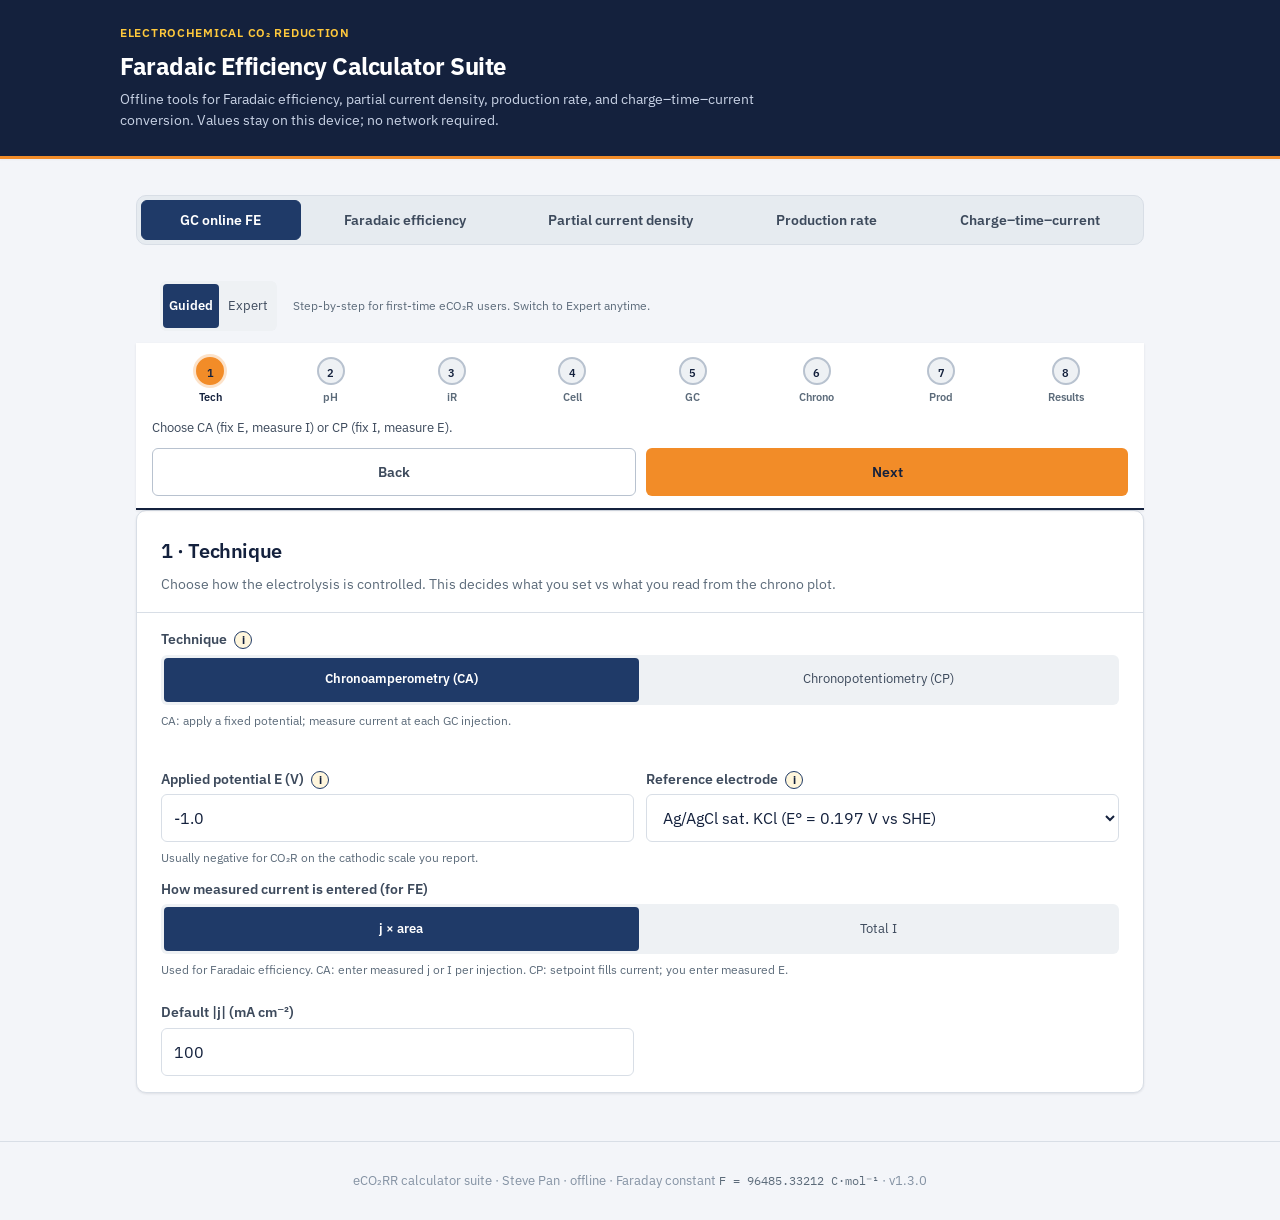
==== commit 8c112fc7: "Release 1.3.0: 8-step wizard + Faraday iR/RHE correction Reorder guided flow: technique (CA/CP) → pH" ====
--- a/index.html
+++ b/index.html
@@ -78,11 +78,14 @@
 
         <div class="gc-wizard" id="gc-wizard" aria-label="Guided setup">
           <ol class="gc-wiz-progress" id="gc-wiz-progress">
-            <li class="is-active" data-s="1"><span>1</span> Cell</li>
-            <li data-s="2"><span>2</span> Schedule</li>
-            <li data-s="3"><span>3</span> Current</li>
-            <li data-s="4"><span>4</span> Products</li>
-            <li data-s="5"><span>5</span> Results</li>
+            <li class="is-active" data-s="1"><span>1</span> Tech</li>
+            <li data-s="2"><span>2</span> pH</li>
+            <li data-s="3"><span>3</span> iR</li>
+            <li data-s="4"><span>4</span> Cell</li>
+            <li data-s="5"><span>5</span> GC</li>
+            <li data-s="6"><span>6</span> Chrono</li>
+            <li data-s="7"><span>7</span> Prod</li>
+            <li data-s="8"><span>8</span> Results</li>
           </ol>
           <p class="gc-wiz-hint" id="gc-wiz-step-hint"></p>
           <p class="gc-wiz-warn" id="gc-wiz-warn" hidden></p>
@@ -92,7 +95,7 @@
           </div>
         </div>
 
-        <div class="gc-summary" id="gc-summary" aria-live="polite" data-wiz="5">
+        <div class="gc-summary" id="gc-summary" aria-live="polite" data-wiz="8">
           <div class="gc-summary__main">
             <span class="gc-summary__label">Total FE · <span id="gc-sum-label">latest injection</span></span>
             <span class="gc-summary__value" id="gc-total">—</span>
@@ -107,68 +110,165 @@
           <p class="gc-flag" id="gc-flag" hidden></p>
         </div>
 
-        <article class="calc-card" data-wiz="1" id="gc-step-cell">
-          <header class="calc-card__header">
-            <h2 class="calc-card__title">1 · Cell &amp; gas setup</h2>
-            <p class="calc-card__desc">Geometric area and CO₂ outlet flow set the scale for online FE. Defaults match a typical H-cell / flow cell.</p>
+        <!-- Step 1 Technique -->
+        <article class="calc-card" data-wiz="1" id="gc-step-tech">
+          <header class="calc-card__header">
+            <h2 class="calc-card__title">1 · Technique</h2>
+            <p class="calc-card__desc">Choose how the electrolysis is controlled. This decides what you set vs what you read from the chrono plot.</p>
           </header>
           <div class="gc-grid">
             <div class="field gc-wide">
-              <span class="field__label">How will you enter current? <button type="button" class="info-i" data-info="Choose |j|×area if you read current density from the chronopotentiogram/amperogram. Choose Total I if you prefer absolute current in mA." aria-label="About current input">i</button></span>
+              <span class="field__label">Technique <button type="button" class="info-i" data-info="Chronoamperometry (CA) holds potential and records current. Chronopotentiometry (CP) holds current and records potential." aria-label="About technique">i</button></span>
+              <div class="seg" role="radiogroup" id="gc-tech">
+                <button type="button" class="seg__btn is-active" data-v="CA">Chronoamperometry (CA)</button>
+                <button type="button" class="seg__btn" data-v="CP">Chronopotentiometry (CP)</button>
+              </div>
+              <p class="field__help" id="gc-tech-help">CA: apply a fixed potential; measure current at each GC injection.</p>
+            </div>
+            <div class="gc-ca-only gc-wide gc-grid" style="padding:0">
+              <label class="field"><span class="field__label">Applied potential E (V) <button type="button" class="info-i" data-info="Setpoint potential from the potentiostat for CA. Enter the value as applied vs your chosen reference electrode." aria-label="About E">i</button></span><input class="input" inputmode="decimal" id="gc-Eset" placeholder="e.g. −1.00"><span class="field__help">Usually negative for CO₂R on the cathodic scale you report.</span></label>
+              <label class="field"><span class="field__label">Reference electrode <button type="button" class="info-i" data-info="Reference used when applying / logging E. Used later to convert E_corr to RHE with pH." aria-label="About reference">i</button></span>
+                <select class="input" id="gc-eref">
+                  <option value="agcl_sat">Ag/AgCl sat. KCl (E° = 0.197 V vs SHE)</option>
+                  <option value="agcl_3m">Ag/AgCl 3 M KCl (E° = 0.210 V)</option>
+                  <option value="agcl_35m">Ag/AgCl 3.5 M KCl (E° = 0.205 V)</option>
+                  <option value="hgoh">Hg/HgO 1 M KOH/NaOH (E° = 0.098 V)</option>
+                  <option value="rhe">Already vs RHE (E° = 0, no pH term)</option>
+                  <option value="custom">Custom E° vs SHE</option>
+                </select>
+              </label>
+              <label class="field gc-e0-custom" hidden><span class="field__label">Custom E°_ref (V vs SHE)</span><input class="input" inputmode="decimal" id="gc-E0" value="0.197"></label>
+            </div>
+            <div class="gc-cp-only gc-wide gc-grid" style="padding:0" hidden>
+              <div class="field gc-wide">
+                <span class="field__label">CP setpoint as</span>
+                <div class="seg" role="radiogroup" id="gc-cpmode">
+                  <button type="button" class="seg__btn is-active" data-v="I">Current (mA)</button>
+                  <button type="button" class="seg__btn" data-v="j">Current density (mA cm⁻²)</button>
+                </div>
+              </div>
+              <label class="field gc-cp-I"><span class="field__label">Applied |I| (mA) <button type="button" class="info-i" data-info="Constant current magnitude set for CP. Sign is treated as cathodic (negative) in iR correction." aria-label="About I set">i</button></span><input class="input" inputmode="decimal" id="gc-Iset" value="10"><span class="field__help">Prefills each injection; override from the log if needed.</span></label>
+              <label class="field gc-cp-j" hidden><span class="field__label">Applied |j| (mA cm⁻²)</span><input class="input" inputmode="decimal" id="gc-jset" value="10"></label>
+              <label class="field"><span class="field__label">Reference for logged E <button type="button" class="info-i" data-info="Reference electrode of the measured potential in CP." aria-label="About CP reference">i</button></span>
+                <select class="input" id="gc-eref-cp">
+                  <option value="agcl_sat">Ag/AgCl sat. KCl (0.197 V)</option>
+                  <option value="agcl_3m">Ag/AgCl 3 M KCl (0.210 V)</option>
+                  <option value="agcl_35m">Ag/AgCl 3.5 M KCl (0.205 V)</option>
+                  <option value="hgoh">Hg/HgO 1 M (0.098 V)</option>
+                  <option value="rhe">Already vs RHE</option>
+                  <option value="custom">Custom E°</option>
+                </select>
+              </label>
+            </div>
+            <div class="field gc-wide">
+              <span class="field__label">How measured current is entered (for FE)</span>
               <div class="seg" role="radiogroup" id="gc-imode">
                 <button type="button" class="seg__btn is-active" data-v="j">j × area</button>
                 <button type="button" class="seg__btn" data-v="I">Total I</button>
               </div>
-              <p class="field__help">You will enter each injection’s value in step 3. A global default can fill blank rows.</p>
-            </div>
-            <label class="field gc-j"><span class="field__label">Default |j| (mA cm⁻²) <button type="button" class="info-i" data-info="Fallback current density when an injection row is left blank. Read |j| from your chronoamperogram or chronopotentiogram at each injection time." aria-label="About default j">i</button></span><input class="input" inputmode="decimal" id="gc-j" value="100"><span class="field__help">Typical lab range 10–200 mA cm⁻².</span></label>
-            <label class="field gc-j"><span class="field__label">Geometric area (cm²) <button type="button" class="info-i" data-info="Exposed geometric electrode area (not ECSA). Measure from the catalyst spot or gasket opening." aria-label="About area">i</button></span><input class="input" inputmode="decimal" id="gc-area" value="1"><span class="field__help">Often 1 cm² for lab electrodes.</span></label>
-            <label class="field gc-i" hidden><span class="field__label">Default |I| (mA) <button type="button" class="info-i" data-info="Fallback total current when an injection row is left blank." aria-label="About default I">i</button></span><input class="input" inputmode="decimal" id="gc-Itot" value="100"><span class="field__help">Absolute current from the potentiostat.</span></label>
-            <label class="field"><span class="field__label">CO₂ flow (sccm = mL min⁻¹) <button type="button" class="info-i" data-info="Volumetric CO₂ feed (and assumed outlet) flow rate from your MFC setpoint. Online FE treats outlet ≈ inlet." aria-label="About CO2 flow">i</button></span><input class="input" inputmode="decimal" id="gc-flow" value="20"><span class="field__help">Common values 10–30 sccm.</span></label>
+              <p class="field__help">Used for Faradaic efficiency. CA: enter measured j or I per injection. CP: setpoint fills current; you enter measured E.</p>
+            </div>
+            <label class="field gc-j"><span class="field__label">Default |j| (mA cm⁻²)</span><input class="input" inputmode="decimal" id="gc-j" value="100"></label>
+            <label class="field gc-i" hidden><span class="field__label">Default |I| (mA)</span><input class="input" inputmode="decimal" id="gc-Itot" value="100"></label>
+          </div>
+        </article>
+
+        <!-- Step 2 pH -->
+        <article class="calc-card" data-wiz="2" id="gc-step-ph">
+          <header class="calc-card__header">
+            <h2 class="calc-card__title">2 · Measured pH</h2>
+            <p class="calc-card__desc">Optional. Needed to convert E_corr to the RHE scale (unless you already work vs RHE).</p>
+          </header>
+          <div class="gc-grid">
+            <label class="field"><span class="field__label">Electrolyte pH <button type="button" class="info-i" data-info="Bulk electrolyte pH from a calibrated meter. Used in E_RHE = E_corr + E°_ref + slope·pH." aria-label="About pH">i</button></span><input class="input" inputmode="decimal" id="gc-pH" placeholder="e.g. 6.8"><span class="field__help">Leave blank to skip RHE conversion (E vs ref still shown).</span></label>
             <div class="field gc-wide">
-              <span class="field__label">Flow reference <button type="button" class="info-i" data-info="Standard uses T = 273.15 K and P = 101325 Pa for the ideal-gas molar flow. Custom lets you enter the gas temperature and pressure at the flow meter." aria-label="About flow reference">i</button></span>
+              <span class="field__label">Nernst slope <button type="button" class="info-i" data-info="0.0591 V is the common 25 °C approximation. 2.303RT/F uses your entered gas/electrolyte T." aria-label="About slope">i</button></span>
+              <div class="seg" role="radiogroup" id="gc-slope">
+                <button type="button" class="seg__btn is-active" data-v="0591">0.0591 V (25 °C)</button>
+                <button type="button" class="seg__btn" data-v="nernst">2.303 RT/F</button>
+              </div>
+            </div>
+          </div>
+        </article>
+
+        <!-- Step 3 iR -->
+        <article class="calc-card" data-wiz="3" id="gc-step-ir">
+          <header class="calc-card__header">
+            <h2 class="calc-card__title">3 · iR compensation</h2>
+            <p class="calc-card__desc">Correct the applied / logged potential for uncompensated resistance. Formulas from Faraday (cathodic I negative).</p>
+          </header>
+          <div class="gc-grid">
+            <div class="field gc-wide">
+              <span class="field__label">Compensation mode <button type="button" class="info-i" data-info="Current interrupt: Ru from the potentiostat CI measurement. Manual: enter Ru yourself (same correction math)." aria-label="About iR mode">i</button></span>
+              <div class="seg" role="radiogroup" id="gc-irmode">
+                <button type="button" class="seg__btn is-active" data-v="ci">Current interrupt</button>
+                <button type="button" class="seg__btn" data-v="manual">Manual</button>
+              </div>
+            </div>
+            <label class="field"><span class="field__label">Ru (Ω) <button type="button" class="info-i" data-info="Uncompensated resistance before fractional compensation. Ru_unc = Ru·(1 − f_comp/100)." aria-label="About Ru">i</button></span><input class="input" inputmode="decimal" id="gc-Ru" placeholder="e.g. 12"><span class="field__help">From CI readout or EIS / manual estimate.</span></label>
+            <label class="field"><span class="field__label">% compensated during run <button type="button" class="info-i" data-info="Fraction already compensated by the potentiostat (0–95%). If 100%, iR correction is skipped. Default 0." aria-label="About f_comp">i</button></span><input class="input" inputmode="decimal" id="gc-fComp" value="0"><span class="field__help">Capped at 95% in the correction; enter 100 to skip.</span></label>
+            <p class="gc-wide gc-ir-summary" id="gc-ir-summary">At each GC injection, E_corr = E_applied − I·Ru_uncorrected (cathodic I negative), then convert to RHE with the chosen reference and measured pH.</p>
+            <p class="gc-wide gc-hint">Ru_unc = Ru·(1 − f_comp). With |I| stored for cathodic runs: E_corr = E_applied + |I|·Ru_unc.</p>
+          </div>
+        </article>
+
+        <!-- Step 4 Misc cell -->
+        <article class="calc-card" data-wiz="4" id="gc-step-cell">
+          <header class="calc-card__header">
+            <h2 class="calc-card__title">4 · Cell &amp; gas setup</h2>
+            <p class="calc-card__desc">Geometric area and CO₂ flow set the scale for online FE.</p>
+          </header>
+          <div class="gc-grid">
+            <label class="field"><span class="field__label">Geometric area (cm²) <button type="button" class="info-i" data-info="Exposed geometric electrode area (not ECSA)." aria-label="About area">i</button></span><input class="input" inputmode="decimal" id="gc-area" value="1"><span class="field__help">Often 1 cm².</span></label>
+            <label class="field"><span class="field__label">CO₂ flow (sccm = mL min⁻¹) <button type="button" class="info-i" data-info="MFC setpoint; online FE assumes outlet ≈ inlet." aria-label="About flow">i</button></span><input class="input" inputmode="decimal" id="gc-flow" value="20"></label>
+            <div class="field gc-wide">
+              <span class="field__label">Flow reference</span>
               <div class="seg" role="radiogroup" id="gc-ref">
                 <button type="button" class="seg__btn is-active" data-v="std">Standard (273.15 K, 1 atm)</button>
                 <button type="button" class="seg__btn" data-v="custom">Custom T, P</button>
               </div>
             </div>
-            <label class="field gc-tp"><span class="field__label">Gas T (K)</span><input class="input" inputmode="decimal" id="gc-T" value="298.15"><span class="field__help">Temperature used for ṅ_gas.</span></label>
-            <label class="field gc-tp"><span class="field__label">Gas P (Pa)</span><input class="input" inputmode="decimal" id="gc-P" value="101325"><span class="field__help">Pressure used for ṅ_gas (1 atm = 101325 Pa).</span></label>
-          </div>
-        </article>
-
-        <article class="calc-card" data-wiz="2" id="gc-step-sched">
-          <header class="calc-card__header">
-            <h2 class="calc-card__title">2 · GC injection schedule</h2>
-            <p class="calc-card__desc">Times auto-fill from the first injection, analysis length, and post-run. Override any row later with “edit”.</p>
+            <label class="field gc-tp"><span class="field__label">Gas / electrolyte T (K)</span><input class="input" inputmode="decimal" id="gc-T" value="298.15"><span class="field__help">Also used for 2.303 RT/F if selected.</span></label>
+            <label class="field gc-tp"><span class="field__label">Gas P (Pa)</span><input class="input" inputmode="decimal" id="gc-P" value="101325"></label>
+          </div>
+        </article>
+
+        <!-- Step 5 Schedule -->
+        <article class="calc-card" data-wiz="5" id="gc-step-sched">
+          <header class="calc-card__header">
+            <h2 class="calc-card__title">5 · GC injection schedule</h2>
+            <p class="calc-card__desc">Times auto-fill from the first injection, analysis length, and post-run.</p>
           </header>
           <div class="gc-grid gc-sched">
-            <label class="field"><span class="field__label">Time of 1st injection (min) <button type="button" class="info-i" data-info="Electrolysis time when the first GC sample is taken (often after a delay for gas transit)." aria-label="About first injection">i</button></span><input class="input" inputmode="decimal" id="gc-s-t1"><span class="field__help">Example: 15 min.</span></label>
-            <label class="field"><span class="field__label">GC analysis time (min) <button type="button" class="info-i" data-info="Length of one GC run (chromatogram) before the next injection can start." aria-label="About analysis time">i</button></span><input class="input" inputmode="decimal" id="gc-s-ana"><span class="field__help">From your GC method.</span></label>
-            <label class="field"><span class="field__label">Post-run time (min) <button type="button" class="info-i" data-info="Oven cool-down / equilibration after each chromatogram before the next injection." aria-label="About post-run">i</button></span><input class="input" inputmode="decimal" id="gc-s-post"><span class="field__help">Often a few minutes.</span></label>
-            <label class="field"><span class="field__label">Number of injections (1–6) <button type="button" class="info-i" data-info="How many GC samples you will average. Three or four is common." aria-label="About injection count">i</button></span><input class="input" type="number" min="1" max="6" step="1" inputmode="numeric" id="gc-s-count"><span class="field__help">t<sub>k</sub> = t<sub>1</sub> + (k−1)·(analysis + post-run).</span></label>
+            <label class="field"><span class="field__label">Time of 1st injection (min)</span><input class="input" inputmode="decimal" id="gc-s-t1"><span class="field__help">Example: 15 min.</span></label>
+            <label class="field"><span class="field__label">GC analysis time (min)</span><input class="input" inputmode="decimal" id="gc-s-ana"></label>
+            <label class="field"><span class="field__label">Post-run time (min)</span><input class="input" inputmode="decimal" id="gc-s-post"></label>
+            <label class="field"><span class="field__label">Number of injections (1–6)</span><input class="input" type="number" min="1" max="6" step="1" inputmode="numeric" id="gc-s-count"><span class="field__help">t<sub>k</sub> = t<sub>1</sub> + (k−1)·(analysis + post-run).</span></label>
           </div>
           <div class="gc-sched-preview" id="gc-sched-preview" aria-live="polite"></div>
         </article>
 
-        <article class="calc-card" data-wiz="3" id="gc-step-current">
-          <header class="calc-card__header">
-            <h2 class="calc-card__title">3 · Current at each injection</h2>
-            <p class="calc-card__desc">Read |j| or |I| from the chronoamperogram / chronopotentiogram at each injection time. Blank uses the step‑1 default.</p>
+        <!-- Step 6 Chrono per injection -->
+        <article class="calc-card" data-wiz="6" id="gc-step-current">
+          <header class="calc-card__header">
+            <h2 class="calc-card__title">6 · Chrono values at each injection</h2>
+            <p class="calc-card__desc" id="gc-chrono-desc">CA: enter measured |j| or |I| from the chronoamperogram. CP: enter measured E; current is prefilled from the setpoint.</p>
           </header>
           <div id="gc-current-step" class="gc-current-step"></div>
-        </article>
-
-        <article class="calc-card" data-wiz="4" id="gc-step-products">
+          <div class="gc-table-wrap" style="padding-top:8px"><table class="gc-table" id="gc-ir-table"><thead></thead><tbody></tbody></table></div>
+        </article>
+
+        <!-- Step 7 Products -->
+        <article class="calc-card" data-wiz="7" id="gc-step-products">
           <header class="calc-card__header gc-head">
-            <h2 class="calc-card__title">4 · Products &amp; amounts</h2>
+            <h2 class="calc-card__title">7 · Products &amp; amounts</h2>
             <div class="gc-actions">
               <button type="button" class="btn btn--cta" id="gc-add-inj">+ Injection</button>
             </div>
           </header>
-          <p class="calc-card__desc" style="padding:0 var(--space-5)">Confirm the product list (full C1–C6 set is preselected), then enter GC ppm per injection. Liquid products use μM, electrolyte volumes, and total charge Q.</p>
+          <p class="calc-card__desc" style="padding:0 var(--space-5)">Confirm products, then enter GC ppm. Liquids use μM, volumes, and Q.</p>
           <div class="gc-prodbar">
-            <span class="field__label">Products <button type="button" class="info-i" data-info="Gas products come from online GC (ppm). Liquid products (formate, alcohols, …) come from HPLC / headspace GC as μM in catholyte and anolyte." aria-label="About products">i</button></span>
+            <span class="field__label">Products</span>
             <div class="gc-presets" id="gc-presets">
               <button type="button" class="chip-btn" data-p="H2">+ H₂</button>
               <button type="button" class="chip-btn" data-p="CO">+ CO</button>
@@ -187,7 +287,8 @@
           <div id="gc-liquid" class="gc-liquid" hidden></div>
         </article>
 
-        <article class="calc-card" id="gc-chart-card" data-wiz="5">
+        <!-- Step 8 Results -->
+        <article class="calc-card" id="gc-chart-card" data-wiz="8">
           <header class="calc-card__header gc-head">
             <h2 class="calc-card__title">Product distribution</h2>
             <div class="gc-toggles"><div class="seg gc-chart-mode" id="gc-chart-view" role="radiogroup" aria-label="Chart view">
@@ -209,7 +310,7 @@
           </div>
         </article>
 
-        <article class="calc-card" data-wiz="5">
+        <article class="calc-card" data-wiz="8">
           <header class="calc-card__header gc-head">
             <h2 class="calc-card__title">Results table</h2>
             <div class="gc-actions">
@@ -219,16 +320,18 @@
             </div>
           </header>
           <div class="gc-table-wrap"><table class="gc-table" id="gc-table"></table></div>
+          <div class="gc-notes-wrap">
+            <label class="field gc-wide"><span class="field__label">Experimental observations <button type="button" class="info-i" data-info="Free-text notes: flooding, black deposits, colour change, pressure spikes, etc. Saved with the run and exported." aria-label="About notes">i</button></span>
+              <textarea class="input gc-notes" id="gc-notes" rows="3" placeholder="e.g. mild flooding after 40 min; black deposits on GDL…"></textarea>
+            </label>
+          </div>
           <details class="gc-formula">
             <summary>Formulas &amp; constants</summary>
             <p><code>t_k = t_1 + (k − 1)·(t_analysis + t_post)</code></p>
-            <p><code>I_k = |j_k| · A</code> per injection (or I_k entered directly; blank row = global value)</p>
-            <p><code>ṅ_gas (mol s⁻¹) = P · (Q_mL/min · 10⁻⁶ / 60) / (R · T)</code>; standard mode uses T = 273.15 K, P = 101325 Pa</p>
-            <p><code>ṅ_i = (ppm_i · 10⁻⁶) · ṅ_gas</code></p>
-            <p><code>FE_i (%) = n_i · F · ṅ_i / I · 100</code></p>
-            <p><code>j_i = FE_i/100 · |j_k|</code>; averages are arithmetic mean ± sample SD (n − 1) of the per-injection values</p>
-            <p>Liquid: <code>FE = n·F·(c_WE·V_W + c_CE·V_C)/Q · 100</code> (c in μM, V in mL, Q in C).</p>
-            <p>R = 8.314462618 J mol⁻¹ K⁻¹, F = 96485.33212 C mol⁻¹ (CODATA exact). Assumes outlet flow ≈ inlet CO₂ flow (no correction for CO₂ consumption/crossover).</p>
+            <p><code>I_k = |j_k| · A</code> (FE uses magnitude; iR uses cathodic-negative convention)</p>
+            <p><code>ṅ_gas = P · (Q_mL/min · 10⁻⁶ / 60) / (R · T)</code>; <code>FE_i = n_i · F · ṅ_i / I · 100</code>; <code>j_i = FE_i/100 · |j_k|</code></p>
+            <p><strong>iR / RHE (Faraday):</strong> <code>Ru_unc = Ru·(1 − f_comp)</code>; with signed cathodic I: <code>E_corr = E_applied − I·Ru_unc</code>; equivalent with stored |I|: <code>E_corr = E_applied + |I|·Ru_unc</code>. If f_comp = 100%, skip correction. <code>E_RHE = E_corr + E°_ref + slope·pH</code>.</p>
+            <p>Liquid: <code>FE = n·F·(c_WE·V_W + c_CE·V_C)/Q · 100</code>. R = 8.314462618, F = 96485.33212.</p>
           </details>
         </article>
       </section>
--- a/styles.css
+++ b/styles.css
@@ -790,12 +790,19 @@
 #section-gc[data-ui-mode="guided"][data-wiz-step="2"] [data-wiz~="2"],
 #section-gc[data-ui-mode="guided"][data-wiz-step="3"] [data-wiz~="3"],
 #section-gc[data-ui-mode="guided"][data-wiz-step="4"] [data-wiz~="4"],
-#section-gc[data-ui-mode="guided"][data-wiz-step="5"] [data-wiz~="5"] { display: block !important; }
-#section-gc[data-ui-mode="guided"][data-wiz-step="5"] .gc-summary { display: grid !important; }
+#section-gc[data-ui-mode="guided"][data-wiz-step="5"] [data-wiz~="5"],
+#section-gc[data-ui-mode="guided"][data-wiz-step="6"] [data-wiz~="6"],
+#section-gc[data-ui-mode="guided"][data-wiz-step="7"] [data-wiz~="7"],
+#section-gc[data-ui-mode="guided"][data-wiz-step="8"] [data-wiz~="8"] { display: block !important; }
+#section-gc[data-ui-mode="guided"][data-wiz-step="8"] .gc-summary { display: grid !important; }
 #section-gc[data-ui-mode="expert"] .gc-wizard { display: none !important; }
 #section-gc[data-ui-mode="expert"] [data-wiz] { display: block !important; }
 #section-gc[data-ui-mode="expert"] .gc-summary { display: grid !important; }
-#section-gc[data-ui-mode="expert"] #gc-step-current { display: none !important; } /* expert uses injection cards for current */
+.gc-ir-summary { margin: 8px 0 0; padding: 10px 12px; border-radius: var(--radius-md); background: var(--color-highlight-bg); color: var(--color-navy); font-size: var(--text-sm); line-height: 1.4; }
+.gc-notes { width: 100%; min-height: 72px; resize: vertical; font: inherit; }
+.gc-notes-wrap { padding: 0 var(--space-5) var(--space-4); }
+.gc-cur-row { grid-template-columns: 56px 1fr 1fr; }
+@media (max-width: 420px) { .gc-cur-row { grid-template-columns: 1fr 1fr; } .gc-cur-row__t { grid-column: 1 / -1; } }
 @media (max-width: 720px) {
   .gc-wiz-progress li { font-size: 10px; min-width: 56px; }
   .gc-modebar { padding-left: var(--space-4); padding-right: var(--space-4); }
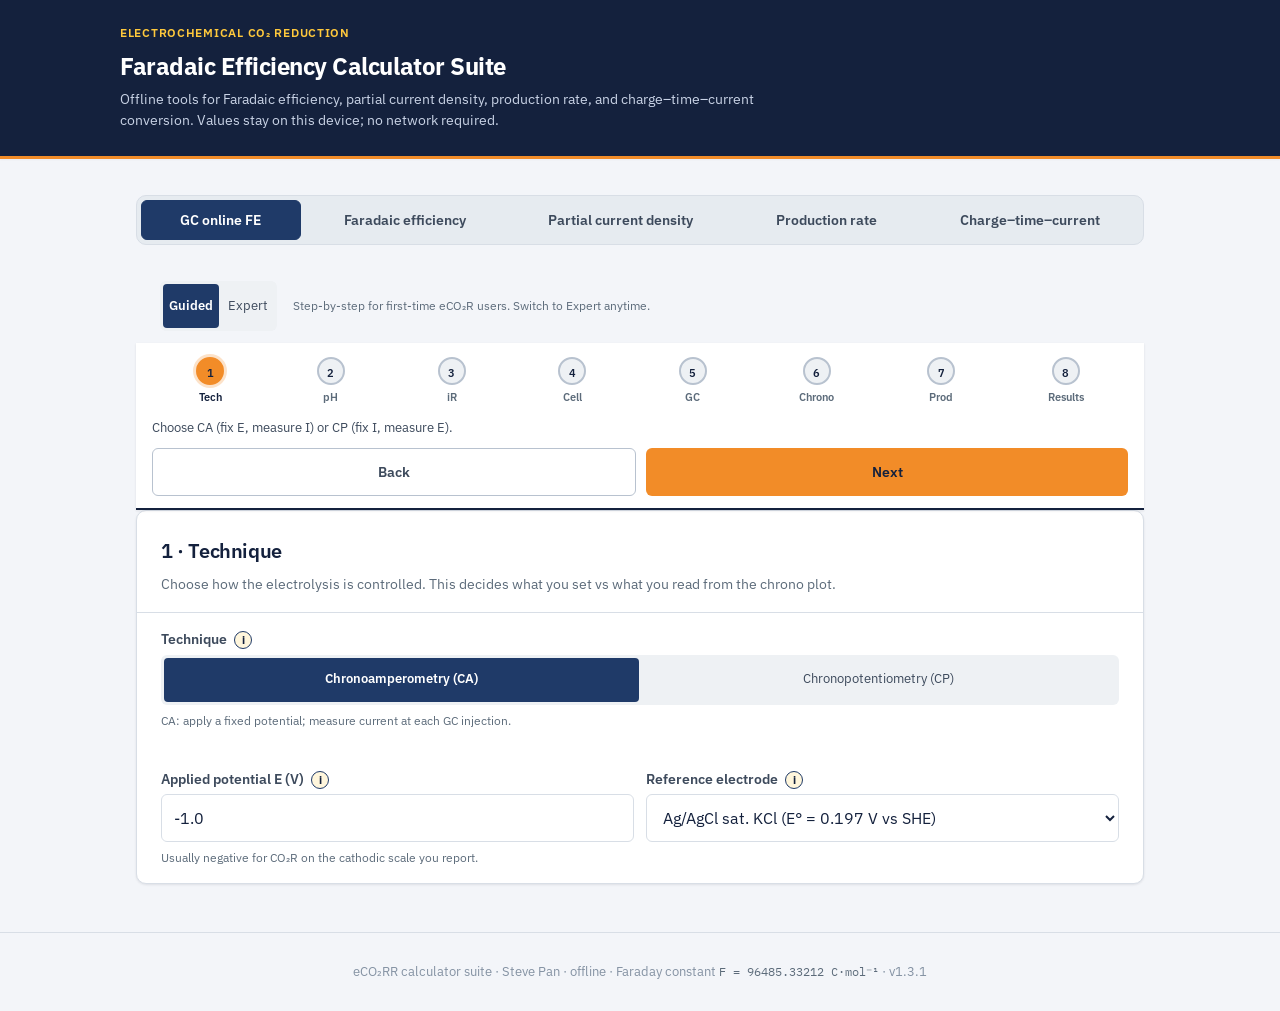
==== commit 08446efc: "Release 1.3.1: phone-first iR CI, no default j/I, schedule in seconds, vertical ppm list - Remove de" ====
--- a/index.html
+++ b/index.html
@@ -160,16 +160,6 @@
                 </select>
               </label>
             </div>
-            <div class="field gc-wide">
-              <span class="field__label">How measured current is entered (for FE)</span>
-              <div class="seg" role="radiogroup" id="gc-imode">
-                <button type="button" class="seg__btn is-active" data-v="j">j × area</button>
-                <button type="button" class="seg__btn" data-v="I">Total I</button>
-              </div>
-              <p class="field__help">Used for Faradaic efficiency. CA: enter measured j or I per injection. CP: setpoint fills current; you enter measured E.</p>
-            </div>
-            <label class="field gc-j"><span class="field__label">Default |j| (mA cm⁻²)</span><input class="input" inputmode="decimal" id="gc-j" value="100"></label>
-            <label class="field gc-i" hidden><span class="field__label">Default |I| (mA)</span><input class="input" inputmode="decimal" id="gc-Itot" value="100"></label>
           </div>
         </article>
 
@@ -199,16 +189,17 @@
           </header>
           <div class="gc-grid">
             <div class="field gc-wide">
-              <span class="field__label">Compensation mode <button type="button" class="info-i" data-info="Current interrupt: Ru from the potentiostat CI measurement. Manual: enter Ru yourself (same correction math)." aria-label="About iR mode">i</button></span>
+              <span class="field__label">Compensation mode <button type="button" class="info-i" data-info="Current interrupt (CI): the potentiostat compensates iR in real time — no post-run correction (E_corr = E_applied, Ru_unc = 0). Manual: enter Ru and % compensated; E_corr = E_applied + |I|·Ru_unc (cathodic)." aria-label="About iR mode">i</button></span>
               <div class="seg" role="radiogroup" id="gc-irmode">
                 <button type="button" class="seg__btn is-active" data-v="ci">Current interrupt</button>
                 <button type="button" class="seg__btn" data-v="manual">Manual</button>
               </div>
             </div>
-            <label class="field"><span class="field__label">Ru (Ω) <button type="button" class="info-i" data-info="Uncompensated resistance before fractional compensation. Ru_unc = Ru·(1 − f_comp/100)." aria-label="About Ru">i</button></span><input class="input" inputmode="decimal" id="gc-Ru" placeholder="e.g. 12"><span class="field__help">From CI readout or EIS / manual estimate.</span></label>
-            <label class="field"><span class="field__label">% compensated during run <button type="button" class="info-i" data-info="Fraction already compensated by the potentiostat (0–95%). If 100%, iR correction is skipped. Default 0." aria-label="About f_comp">i</button></span><input class="input" inputmode="decimal" id="gc-fComp" value="0"><span class="field__help">Capped at 95% in the correction; enter 100 to skip.</span></label>
+            <p class="gc-wide gc-ir-ci-note" id="gc-ir-ci-note">iR-compensated in real time (CI) — E_corr = E_applied (Ru_unc = 0). No post-run correction.</p>
+            <label class="field gc-ir-manual"><span class="field__label">Ru (Ω) <button type="button" class="info-i" data-info="Uncompensated resistance before fractional compensation. Ru_unc = Ru·(1 − f_comp/100). Manual mode only." aria-label="About Ru">i</button></span><input class="input" inputmode="decimal" id="gc-Ru" placeholder="e.g. 12"><span class="field__help">From EIS / manual estimate.</span></label>
+            <label class="field gc-ir-manual"><span class="field__label">% compensated during run <button type="button" class="info-i" data-info="Fraction already compensated by the potentiostat (0–95%). If 100%, iR correction is skipped. Manual mode only." aria-label="About f_comp">i</button></span><input class="input" inputmode="decimal" id="gc-fComp" value="0"><span class="field__help">Capped at 95% in the correction; enter 100 to skip.</span></label>
             <p class="gc-wide gc-ir-summary" id="gc-ir-summary">At each GC injection, E_corr = E_applied − I·Ru_uncorrected (cathodic I negative), then convert to RHE with the chosen reference and measured pH.</p>
-            <p class="gc-wide gc-hint">Ru_unc = Ru·(1 − f_comp). With |I| stored for cathodic runs: E_corr = E_applied + |I|·Ru_unc.</p>
+            <p class="gc-wide gc-hint gc-ir-manual">Ru_unc = Ru·(1 − f_comp). With |I| stored for cathodic runs: E_corr = E_applied + |I|·Ru_unc.</p>
           </div>
         </article>
 
@@ -237,13 +228,13 @@
         <article class="calc-card" data-wiz="5" id="gc-step-sched">
           <header class="calc-card__header">
             <h2 class="calc-card__title">5 · GC injection schedule</h2>
-            <p class="calc-card__desc">Times auto-fill from the first injection, analysis length, and post-run.</p>
+            <p class="calc-card__desc">t₁ and post-run in seconds; GC analysis in minutes. Auto times show both s and min.</p>
           </header>
           <div class="gc-grid gc-sched">
-            <label class="field"><span class="field__label">Time of 1st injection (min)</span><input class="input" inputmode="decimal" id="gc-s-t1"><span class="field__help">Example: 15 min.</span></label>
-            <label class="field"><span class="field__label">GC analysis time (min)</span><input class="input" inputmode="decimal" id="gc-s-ana"></label>
-            <label class="field"><span class="field__label">Post-run time (min)</span><input class="input" inputmode="decimal" id="gc-s-post"></label>
-            <label class="field"><span class="field__label">Number of injections (1–6)</span><input class="input" type="number" min="1" max="6" step="1" inputmode="numeric" id="gc-s-count"><span class="field__help">t<sub>k</sub> = t<sub>1</sub> + (k−1)·(analysis + post-run).</span></label>
+            <label class="field"><span class="field__label">Time of 1st injection (s) <button type="button" class="info-i" data-info="Elapsed electrolysis time at the first GC injection, in seconds. Example: 900 s = 15 min." aria-label="About t1">i</button></span><input class="input" inputmode="decimal" id="gc-s-t1" placeholder="e.g. 900"><span class="field__help">Example: 900 s (15 min).</span></label>
+            <label class="field"><span class="field__label">GC analysis time (min) <button type="button" class="info-i" data-info="GC method length in minutes. Converted to seconds in the schedule: interval = analysis_min·60 + post_s." aria-label="About analysis">i</button></span><input class="input" inputmode="decimal" id="gc-s-ana" placeholder="e.g. 12"></label>
+            <label class="field"><span class="field__label">Post-run time (s) <button type="button" class="info-i" data-info="Idle / purge / wait after each GC analysis, in seconds, before the next injection window." aria-label="About post-run">i</button></span><input class="input" inputmode="decimal" id="gc-s-post" placeholder="e.g. 180"><span class="field__help">Example: 180 s (3 min).</span></label>
+            <label class="field"><span class="field__label">Number of injections (1–6)</span><input class="input" type="number" min="1" max="6" step="1" inputmode="numeric" id="gc-s-count"><span class="field__help">t<sub>k</sub> (s) = t<sub>1</sub> + (k−1)·(analysis_min·60 + post_s).</span></label>
           </div>
           <div class="gc-sched-preview" id="gc-sched-preview" aria-live="polite"></div>
         </article>
@@ -254,6 +245,13 @@
             <h2 class="calc-card__title">6 · Chrono values at each injection</h2>
             <p class="calc-card__desc" id="gc-chrono-desc">CA: enter measured |j| or |I| from the chronoamperogram. CP: enter measured E; current is prefilled from the setpoint.</p>
           </header>
+          <div class="gc-imode-bar gc-ca-only" id="gc-imode-bar">
+            <span class="field__label">Enter current as</span>
+            <div class="seg seg--compact" role="radiogroup" id="gc-imode" aria-label="Current unit for FE">
+              <button type="button" class="seg__btn is-active" data-v="j">j (mA cm⁻²)</button>
+              <button type="button" class="seg__btn" data-v="I">Total I (mA)</button>
+            </div>
+          </div>
           <div id="gc-current-step" class="gc-current-step"></div>
           <div class="gc-table-wrap" style="padding-top:8px"><table class="gc-table" id="gc-ir-table"><thead></thead><tbody></tbody></table></div>
         </article>
@@ -327,7 +325,7 @@
           </div>
           <details class="gc-formula">
             <summary>Formulas &amp; constants</summary>
-            <p><code>t_k = t_1 + (k − 1)·(t_analysis + t_post)</code></p>
+            <p><code>t_k (s) = t1_s + (k − 1)·(analysis_min·60 + postrun_s)</code></p>
             <p><code>I_k = |j_k| · A</code> (FE uses magnitude; iR uses cathodic-negative convention)</p>
             <p><code>ṅ_gas = P · (Q_mL/min · 10⁻⁶ / 60) / (R · T)</code>; <code>FE_i = n_i · F · ṅ_i / I · 100</code>; <code>j_i = FE_i/100 · |j_k|</code></p>
             <p><strong>iR / RHE (Faraday):</strong> <code>Ru_unc = Ru·(1 − f_comp)</code>; with signed cathodic I: <code>E_corr = E_applied − I·Ru_unc</code>; equivalent with stored |I|: <code>E_corr = E_applied + |I|·Ru_unc</code>. If f_comp = 100%, skip correction. <code>E_RHE = E_corr + E°_ref + slope·pH</code>.</p>
--- a/styles.css
+++ b/styles.css
@@ -807,3 +807,61 @@
   .gc-wiz-progress li { font-size: 10px; min-width: 56px; }
   .gc-modebar { padding-left: var(--space-4); padding-right: var(--space-4); }
 }
+
+/* —— 1.3.1 phone-first: imode bar, CI note, vertical ppm list, sticky product col —— */
+.gc-imode-bar { display: flex; flex-wrap: wrap; align-items: center; gap: 8px 12px; padding: 0 var(--space-4) 10px; }
+.gc-imode-bar .field__label { margin: 0; }
+.seg--compact { flex: 1 1 200px; max-width: 100%; }
+.seg--compact .seg__btn { min-height: 44px; font-size: 13px; padding: 0 8px; }
+.gc-ir-ci-note { margin: 0; padding: 10px 12px; border-radius: var(--radius-md); background: var(--color-highlight-bg); color: var(--color-navy); font-size: var(--text-sm); line-height: 1.4; font-weight: 600; }
+.gc-ir-manual[hidden], .gc-ir-ci-note[hidden] { display: none !important; }
+
+.gc-inj-panel { display: grid; gap: 10px; }
+.gc-inj-tabs { display: flex; gap: 6px; overflow-x: auto; -webkit-overflow-scrolling: touch; padding-bottom: 2px; }
+.gc-inj-tab { flex: 1 0 auto; min-width: 72px; min-height: 48px; border: 1px solid var(--color-border-strong); border-radius: var(--radius-md); background: #fff; color: var(--color-navy); font: inherit; font-weight: 700; cursor: pointer; padding: 6px 10px; display: flex; flex-direction: column; align-items: center; justify-content: center; gap: 2px; }
+.gc-inj-tab__t { font-family: var(--font-mono); font-size: 10px; font-weight: 500; color: var(--color-ink-muted); white-space: nowrap; }
+.gc-inj-tab.is-active { background: var(--color-navy); color: #fff; border-color: var(--color-navy); }
+.gc-inj-tab.is-active .gc-inj-tab__t { color: rgba(255,255,255,.85); }
+
+.gc-inj__top { flex-wrap: wrap; }
+.gc-inj__tunit { font-family: var(--font-mono); font-size: 11px; color: var(--color-ink-muted); flex: 1 1 100%; order: 5; }
+.gc-inj__t { width: 96px !important; min-height: 44px !important; }
+
+.gc-ppm-group { display: grid; gap: 0; border: 1px solid var(--color-border); border-radius: var(--radius-md); overflow: hidden; background: #fff; }
+.gc-ppm-group__h { padding: 10px 12px; font-weight: 700; color: var(--color-navy); background: var(--color-bg-muted); font-size: var(--text-sm); border-bottom: 1px solid var(--color-border); }
+.gc-ppm-row { display: grid; grid-template-columns: minmax(0, 1fr) 96px; gap: 8px 10px; align-items: center; padding: 10px 12px; border-bottom: 1px solid var(--color-border); margin: 0; min-height: 52px; }
+.gc-ppm-row:last-child { border-bottom: 0; }
+.gc-ppm-row__name { display: flex; flex-wrap: wrap; align-items: baseline; gap: 6px 8px; min-width: 0; }
+.gc-ppm-row__label { font-weight: 600; color: var(--color-ink); font-size: var(--text-sm); line-height: 1.35; overflow-wrap: anywhere; word-break: break-word; white-space: normal; }
+.gc-ppm-row__n { font-family: var(--font-mono); font-size: 11px; color: var(--color-ink-muted); }
+.gc-ppm-row .input { min-height: 44px !important; font-size: 16px; width: 100%; }
+.gc-ppm-row__out { grid-column: 1 / -1; font-family: var(--font-mono); font-size: 11px; color: var(--color-ink-muted); min-height: 1.2em; }
+.gc-ppm-row--cur { background: var(--color-highlight-bg); border: 1px solid var(--color-navy-2); border-radius: var(--radius-md); margin-bottom: 8px; }
+.gc-ppm-row--cur .gc-cell__out { grid-column: 1 / -1; font-size: 12px; }
+
+.gc-table-wrap { overflow-x: auto; -webkit-overflow-scrolling: touch; max-width: 100%; }
+.gc-table th, .gc-table td { white-space: normal; }
+.gc-table .gc-sticky-col { position: sticky; left: 0; z-index: 2; text-align: left; background: #fff; min-width: 110px; max-width: 160px; overflow-wrap: anywhere; word-break: break-word; white-space: normal; box-shadow: 4px 0 6px -4px rgba(0,0,0,.15); }
+.gc-table thead .gc-sticky-col { background: var(--color-navy); color: #fff; z-index: 3; }
+.gc-table tr.avg .gc-sticky-col { background: var(--color-highlight-bg); }
+.gc-th-sub { font-weight: 500; font-size: 10px; opacity: .9; }
+
+.gc-cur-row { grid-template-columns: 1fr; }
+.gc-cur-row__t { grid-column: 1 / -1; font-size: 12px; }
+@media (min-width: 420px) {
+  .gc-cur-row { grid-template-columns: minmax(100px, auto) 1fr auto; }
+  .gc-cur-row__t { grid-column: auto; }
+}
+
+@media (max-width: 390px) {
+  .gc-grid { grid-template-columns: 1fr; }
+  .gc-sched { grid-template-columns: 1fr; }
+  .gc-ppm-row { grid-template-columns: minmax(0, 1fr) 88px; padding: 10px; }
+  .seg__btn { font-size: 12px; }
+  .gc-inj-tab { min-width: 64px; padding: 6px 8px; }
+  #gc-chart svg { max-width: 100%; }
+  .gc-legend { font-size: 11px; }
+}
+
+html, body { overflow-x: hidden; max-width: 100vw; }
+#section-gc, .calc-card, .gc-injections, .gc-current-step { max-width: 100%; box-sizing: border-box; }
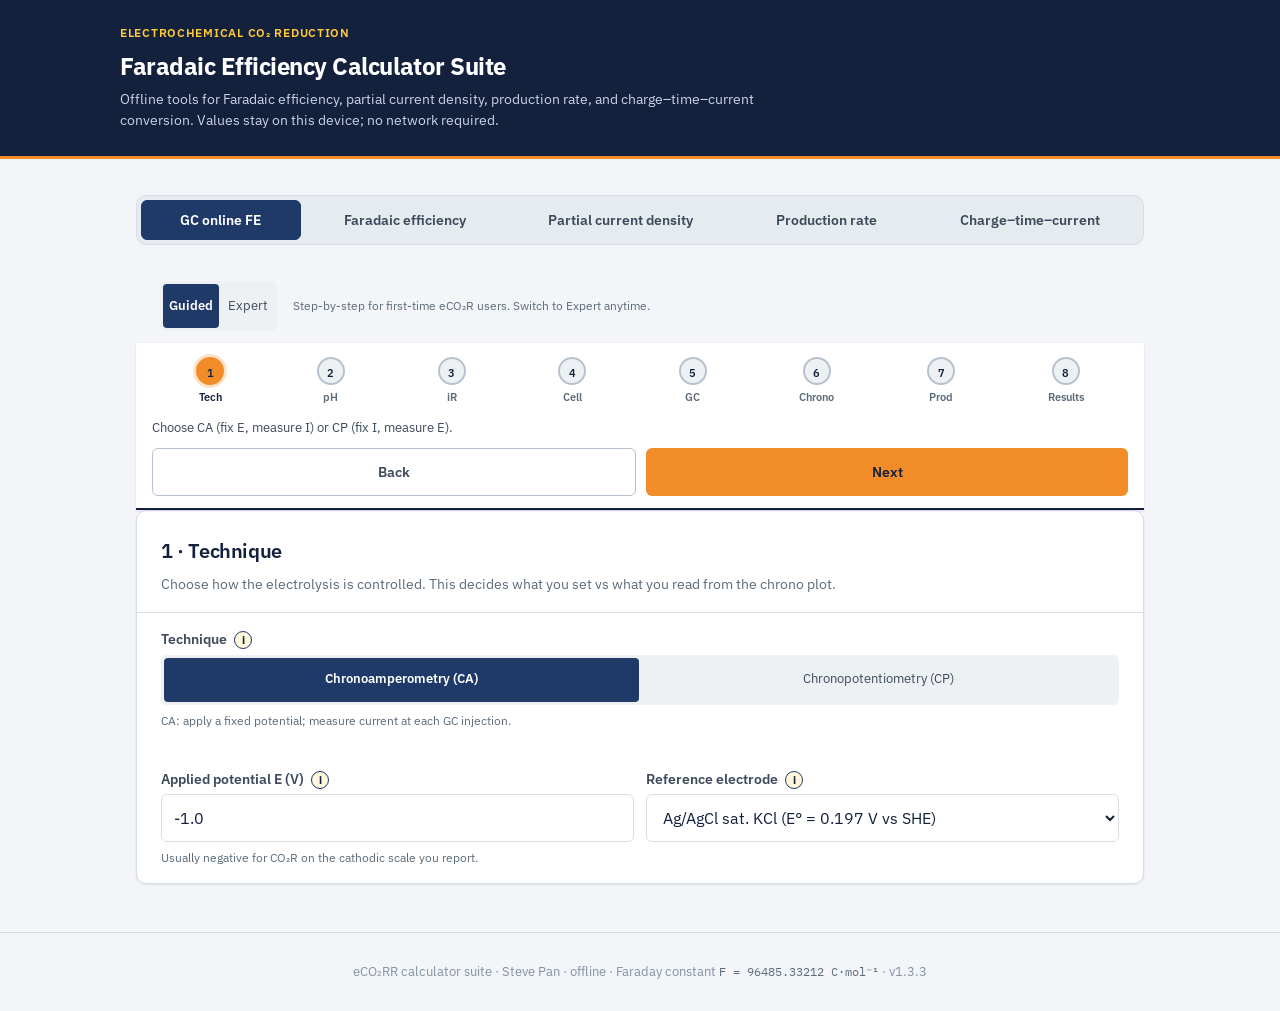
==== commit 4e9ebb1f: "Release 1.3.3: fix invisible product names in results table (white-on-white body th); hide empty pro" ====
--- a/index.html
+++ b/index.html
@@ -317,6 +317,7 @@
               <button type="button" class="btn btn--ghost" id="gc-reset">Reset</button>
             </div>
           </header>
+          <label class="gc-empty-toggle"><input type="checkbox" id="gc-show-empty"> Show empty products</label>
           <div class="gc-table-wrap"><table class="gc-table" id="gc-table"></table></div>
           <div class="gc-notes-wrap">
             <label class="field gc-wide"><span class="field__label">Experimental observations <button type="button" class="info-i" data-info="Free-text notes: flooding, black deposits, colour change, pressure spikes, etc. Saved with the run and exported." aria-label="About notes">i</button></span>
--- a/styles.css
+++ b/styles.css
@@ -865,3 +865,23 @@
 
 html, body { overflow-x: hidden; max-width: 100vw; }
 #section-gc, .calc-card, .gc-injections, .gc-current-step { max-width: 100%; box-sizing: border-box; }
+
+
+/* 1.3.2 full chemical names — wrap, never truncate */
+.gc-prod { grid-template-columns: auto minmax(0, 1fr) 52px 36px 36px; align-items: start; }
+.gc-prod__name { font-weight: 600; font-size: var(--text-sm); line-height: 1.35; color: var(--color-ink); overflow-wrap: anywhere; word-break: break-word; white-space: normal; padding: 8px 0; min-width: 0; }
+.gc-ppm-row__label { overflow-wrap: anywhere; word-break: break-word; white-space: normal; }
+.gc-leg { max-width: 100%; overflow-wrap: anywhere; word-break: break-word; white-space: normal; }
+.gc-chip { max-width: 100%; overflow-wrap: anywhere; white-space: normal; line-height: 1.3; }
+.gc-table .gc-sticky-col { max-width: 180px; }
+@media (max-width: 390px) {
+  .gc-prod__name, .gc-ppm-row__label { font-size: 13px; }
+}
+
+/* 1.3.3: body sticky cells are <th> → must not inherit header white text */
+.gc-table tbody th, .gc-table tbody .gc-sticky-col { color: var(--color-ink); font-family: var(--font-sans); font-weight: 600; position: sticky; top: auto; left: 0; background: #fff; }
+.gc-table tbody tr.avg .gc-sticky-col { background: var(--color-highlight-bg); color: var(--color-navy); }
+.gc-table .gc-sticky-col { min-width: 140px; max-width: 220px; }
+.gc-table .gc-sticky-col .gc-dot { margin-right: 4px; vertical-align: middle; }
+.gc-empty-toggle { display: flex; align-items: center; gap: 8px; min-height: 44px; padding: 0 var(--space-4); font-size: var(--text-sm); color: var(--color-ink-secondary); }
+.gc-empty-toggle input { width: 22px; height: 22px; }
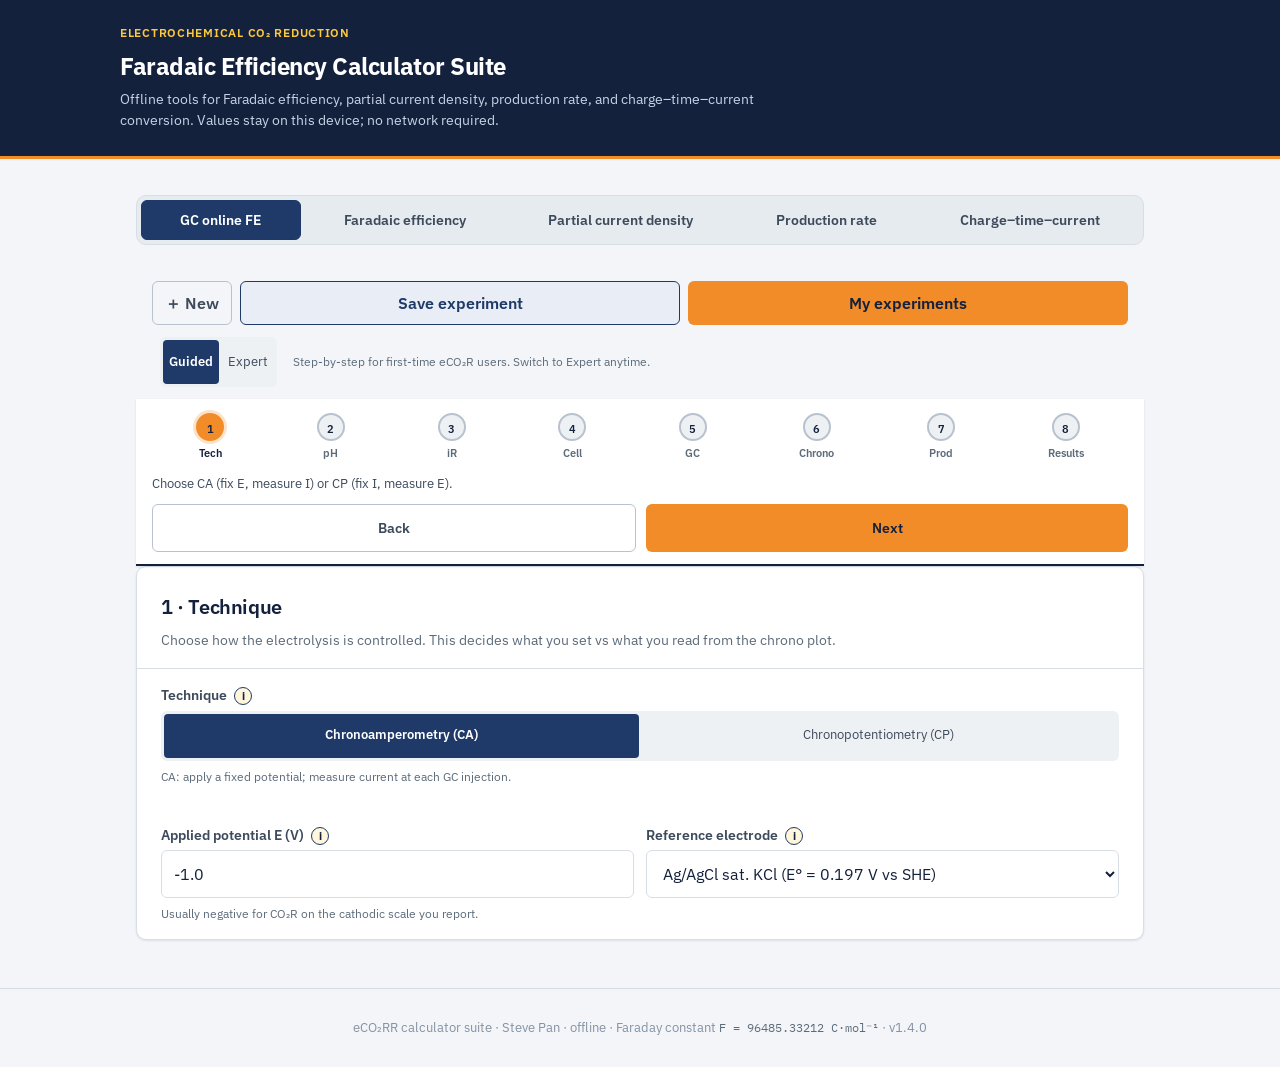
==== commit f668e380: "Release 1.4.0: on-device experiment history (IndexedDB/localStorage), save/open/duplicate/re-export/" ====
--- a/index.html
+++ b/index.html
@@ -68,6 +68,11 @@
 
       <!-- 0. GC ONLINE FE (ppm-based) -->
       <section class="calc-section is-active" id="section-gc" role="tabpanel" aria-labelledby="tab-gc" data-section="gc" data-ui-mode="guided" data-wiz-step="1">
+        <div class="hx-bar" role="toolbar" aria-label="Experiment history">
+          <button type="button" class="btn btn--ghost hx-bar__btn" id="hx-new">＋ New</button>
+          <button type="button" class="btn btn--secondary hx-bar__btn" id="hx-save">Save experiment<span class="hx-dot" id="hx-dirty" hidden title="Unsaved changes"></span></button>
+          <button type="button" class="btn btn--cta hx-bar__btn" id="hx-open">My experiments</button>
+        </div>
         <div class="gc-modebar">
           <div class="seg" id="gc-ui-mode" role="radiogroup" aria-label="Input mode">
             <button type="button" class="seg__btn is-active" data-v="guided">Guided</button>
@@ -880,9 +885,45 @@
     </footer>
   </div>
 
+
+  <!-- Experiment history (on-device only) -->
+  <dialog class="hx-dlg" id="hx-save-dlg" aria-labelledby="hx-save-title">
+    <form id="hx-save-form" class="hx-dlg__body" method="dialog">
+      <header class="hx-dlg__head"><h2 id="hx-save-title">Save experiment</h2><button type="button" class="gc-x" data-close="hx-save-dlg" aria-label="Close">×</button></header>
+      <label class="field"><span class="field__label">Name</span><input class="input" id="hx-s-name" autocomplete="off" placeholder="e.g. Cu GDE −1.0 V KHCO₃ run 3"></label>
+      <p class="hx-kv"><span>Date</span><b id="hx-s-date"></b></p>
+      <p class="hx-kv"><span>Condition</span><b id="hx-s-cond"></b></p>
+      <label class="field"><span class="field__label">Catalyst (optional)</span><input class="input" id="hx-s-cat" autocomplete="off" placeholder="e.g. Cu nanoparticles on GDL"></label>
+      <label class="field"><span class="field__label">Electrolyte (optional)</span><input class="input" id="hx-s-elec" autocomplete="off" placeholder="e.g. 0.1 M KHCO₃"></label>
+      <div class="hx-kv hx-kv--block"><span>Observations (included)</span><p id="hx-s-notes"></p></div>
+      <p class="hx-note">Saves all inputs and computed results. Saved only on this device. Clearing browser data deletes it; back up regularly.</p>
+      <div class="hx-dlg__actions">
+        <button type="button" class="btn btn--ghost" id="hx-s-update" hidden>Save as new</button>
+        <button type="submit" class="btn btn--cta">Save</button>
+      </div>
+    </form>
+  </dialog>
+  <dialog class="hx-dlg hx-dlg--list" id="hx-list-dlg" aria-labelledby="hx-list-title">
+    <div class="hx-dlg__body">
+      <header class="hx-dlg__head"><h2 id="hx-list-title">My experiments</h2><button type="button" class="gc-x" data-close="hx-list-dlg" aria-label="Close">×</button></header>
+      <p class="hx-note"><b>Saved only on this device.</b> Clearing browser data deletes it; back up regularly. <span class="hx-sub">Storage: <span id="hx-backend">…</span>. <span id="hx-persist"></span></span></p>
+      <div class="hx-tools">
+        <input class="input" type="search" id="hx-q" placeholder="Search name, catalyst, notes…" aria-label="Search experiments">
+        <select class="input" id="hx-sort" aria-label="Sort"><option value="new">Newest first</option><option value="old">Oldest first</option></select>
+      </div>
+      <p class="hx-count" id="hx-count"></p>
+      <div class="hx-list" id="hx-list"></div>
+      <div class="hx-dlg__actions hx-backup">
+        <button type="button" class="btn btn--secondary" id="hx-backup">Back up all (.json)</button>
+        <label class="btn btn--ghost hx-restore">Restore from file<input type="file" id="hx-restore-file" accept="application/json,.json" hidden></label>
+      </div>
+    </div>
+  </dialog>
+  <div class="hx-toast" id="hx-toast" role="status" aria-live="polite" hidden></div>
   <script src="./version.js"></script>
   <script src="./pwa.js" defer></script>
   <script src="./vendor/xlsx.full.min.js" defer></script>
   <script src="./app.js" defer></script>
+  <script src="./history.js" defer></script>
 </body>
 </html>
--- a/styles.css
+++ b/styles.css
@@ -885,3 +885,42 @@
 .gc-table .gc-sticky-col .gc-dot { margin-right: 4px; vertical-align: middle; }
 .gc-empty-toggle { display: flex; align-items: center; gap: 8px; min-height: 44px; padding: 0 var(--space-4); font-size: var(--text-sm); color: var(--color-ink-secondary); }
 .gc-empty-toggle input { width: 22px; height: 22px; }
+
+/* —— 1.4.0 experiment history —— */
+.hx-bar { display: grid; grid-template-columns: auto 1fr 1fr; gap: 8px; padding: var(--space-3) var(--space-4) 0; }
+.hx-bar__btn { min-height: 44px; border-radius: var(--radius-md); font: inherit; font-weight: 600; padding: 0 12px; cursor: pointer; position: relative; }
+.hx-dot { position: absolute; top: 6px; right: 6px; width: 8px; height: 8px; border-radius: 50%; background: var(--color-cta); }
+.hx-dlg { width: min(560px, 100vw); max-width: 100vw; max-height: 100dvh; margin: auto; padding: 0; border: 0; border-radius: var(--radius-lg); box-shadow: var(--shadow-md); }
+.hx-dlg::backdrop { background: rgba(20,33,61,.55); }
+.hx-dlg__body { display: grid; gap: 12px; padding: 16px; }
+.hx-dlg__head { display: flex; align-items: center; justify-content: space-between; gap: 8px; position: sticky; top: 0; background: #fff; z-index: 2; margin: -16px -16px 0; padding: 12px 16px; border-bottom: 2px solid var(--color-navy); }
+.hx-dlg__head h2 { margin: 0; font-size: 1.15rem; color: var(--color-navy); }
+.hx-dlg .gc-x { width: 44px; height: 44px; }
+.hx-dlg .input { min-height: 48px; font-size: 16px; width: 100%; box-sizing: border-box; }
+.hx-kv { display: flex; justify-content: space-between; gap: 8px; margin: 0; font-size: var(--text-sm); color: var(--color-ink-secondary); }
+.hx-kv b { color: var(--color-ink); text-align: right; }
+.hx-kv--block { display: grid; } .hx-kv--block p { margin: 4px 0 0; padding: 8px 10px; background: var(--color-bg-muted); border-radius: var(--radius-md); color: var(--color-ink); white-space: pre-wrap; overflow-wrap: anywhere; }
+.hx-note { margin: 0; padding: 10px 12px; border-radius: var(--radius-md); background: var(--color-highlight-bg); color: var(--color-navy); font-size: var(--text-sm); line-height: 1.4; }
+.hx-sub { display: block; font-size: 11px; color: var(--color-ink-muted); margin-top: 4px; }
+.hx-dlg__actions { display: flex; gap: 8px; flex-wrap: wrap; position: sticky; bottom: 0; background: #fff; padding-top: 8px; }
+.hx-dlg__actions .btn { flex: 1 1 140px; min-height: 48px; border-radius: var(--radius-md); font: inherit; font-weight: 600; cursor: pointer; display: inline-flex; align-items: center; justify-content: center; }
+.hx-tools { display: grid; grid-template-columns: 1fr auto; gap: 8px; }
+.hx-count { margin: 0; font-size: var(--text-xs); color: var(--color-ink-muted); }
+.hx-list { display: grid; gap: 10px; }
+.hx-empty { margin: 0; padding: 16px; text-align: center; color: var(--color-ink-muted); background: var(--color-bg-muted); border-radius: var(--radius-md); }
+.hx-card { border: 1px solid var(--color-border); border-radius: var(--radius-lg); padding: 12px; background: #fff; display: grid; gap: 6px; }
+.hx-card.is-current { border-color: var(--color-cta); box-shadow: 0 0 0 2px rgba(242,140,40,.25); }
+.hx-card__head { display: flex; justify-content: space-between; align-items: flex-start; gap: 8px; }
+.hx-card__name { margin: 0; font-size: 1rem; color: var(--color-navy); overflow-wrap: anywhere; }
+.hx-card__fe { flex: none; font-family: var(--font-mono); font-weight: 700; background: var(--color-highlight-bg); color: var(--color-navy); padding: 4px 10px; border-radius: 999px; font-size: var(--text-sm); }
+.hx-card__meta, .hx-card__top { margin: 0; font-size: var(--text-xs); color: var(--color-ink-secondary); overflow-wrap: anywhere; }
+.hx-card__top { color: var(--color-ink); }
+.hx-card__actions { display: grid; grid-template-columns: repeat(3, 1fr); gap: 6px; margin-top: 4px; }
+.hx-card__actions .btn { min-height: 44px; border-radius: var(--radius-md); font: inherit; font-size: 13px; font-weight: 600; cursor: pointer; padding: 0 6px; }
+.hx-danger { color: #b42318 !important; border-color: #f1b5ae !important; }
+.hx-toast { position: fixed; left: 50%; bottom: calc(76px + env(safe-area-inset-bottom)); transform: translateX(-50%); z-index: 120; max-width: calc(100vw - 32px); padding: 12px 16px; border-radius: 999px; background: var(--color-navy); color: #fff; font-size: var(--text-sm); box-shadow: var(--shadow-md); }
+@media (max-width: 600px) {
+  .hx-dlg { width: 100vw; height: 100dvh; max-height: 100dvh; border-radius: 0; }
+  .hx-bar { grid-template-columns: 1fr 1fr; } .hx-bar #hx-new { grid-column: 1 / -1; order: 3; }
+}
+.hx-dlg [hidden], .hx-bar [hidden] { display: none !important; }
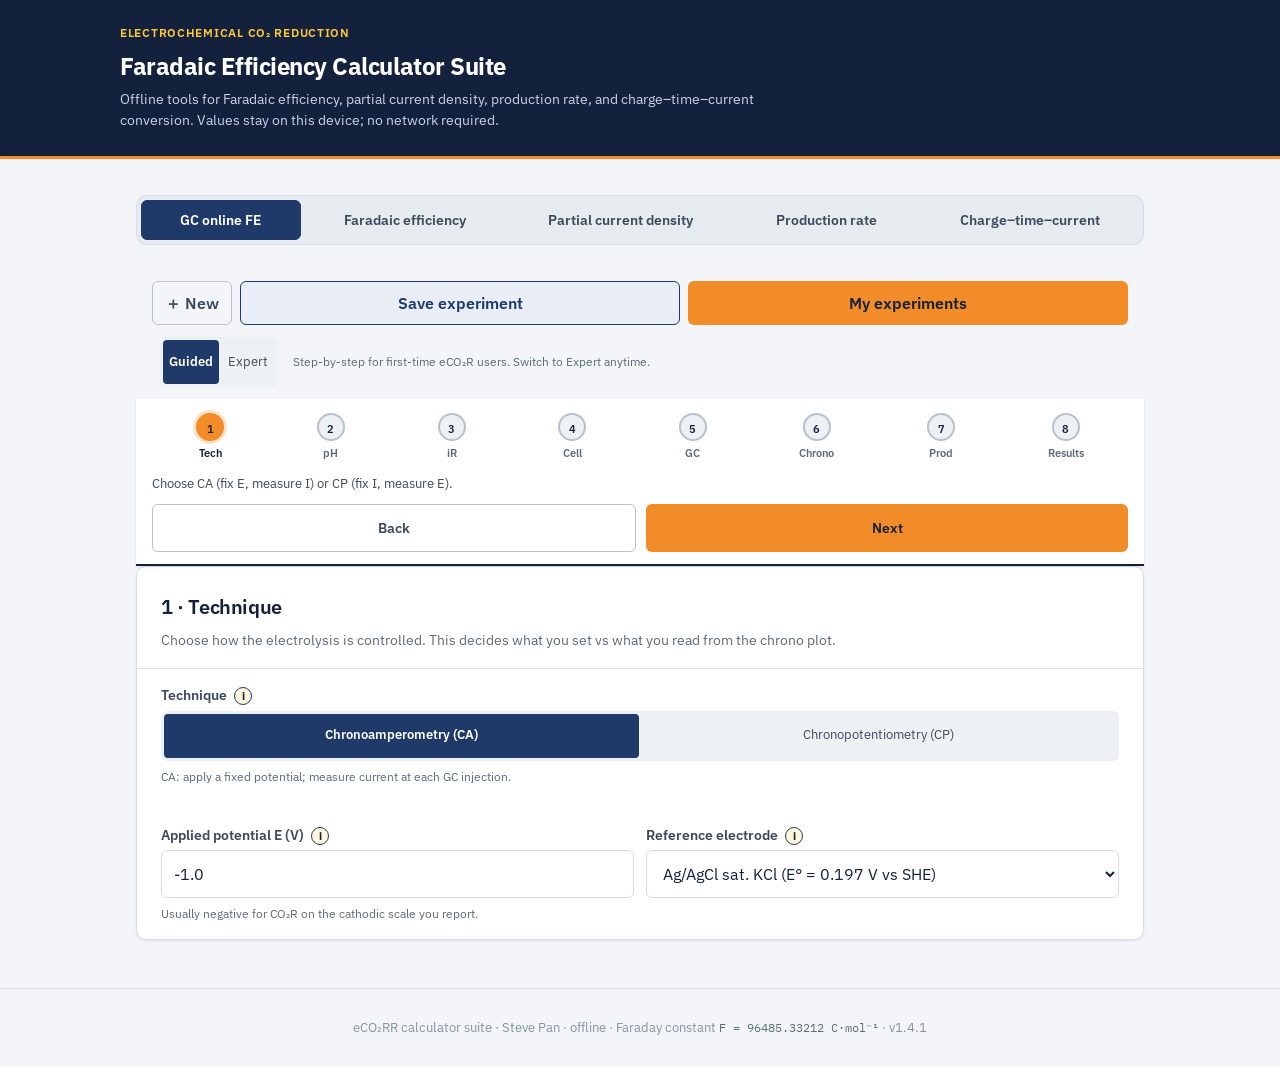
==== commit d338e373: "1.4.1: fix history saves overwriting (unique id per save; Update only explicit); XLSX export mirrors" ====
--- a/index.html
+++ b/index.html
@@ -898,8 +898,8 @@
       <div class="hx-kv hx-kv--block"><span>Observations (included)</span><p id="hx-s-notes"></p></div>
       <p class="hx-note">Saves all inputs and computed results. Saved only on this device. Clearing browser data deletes it; back up regularly.</p>
       <div class="hx-dlg__actions">
-        <button type="button" class="btn btn--ghost" id="hx-s-update" hidden>Save as new</button>
-        <button type="submit" class="btn btn--cta">Save</button>
+        <button type="button" class="btn btn--ghost" id="hx-s-update" hidden>Update opened run</button>
+        <button type="submit" class="btn btn--cta">Save as new experiment</button>
       </div>
     </form>
   </dialog>
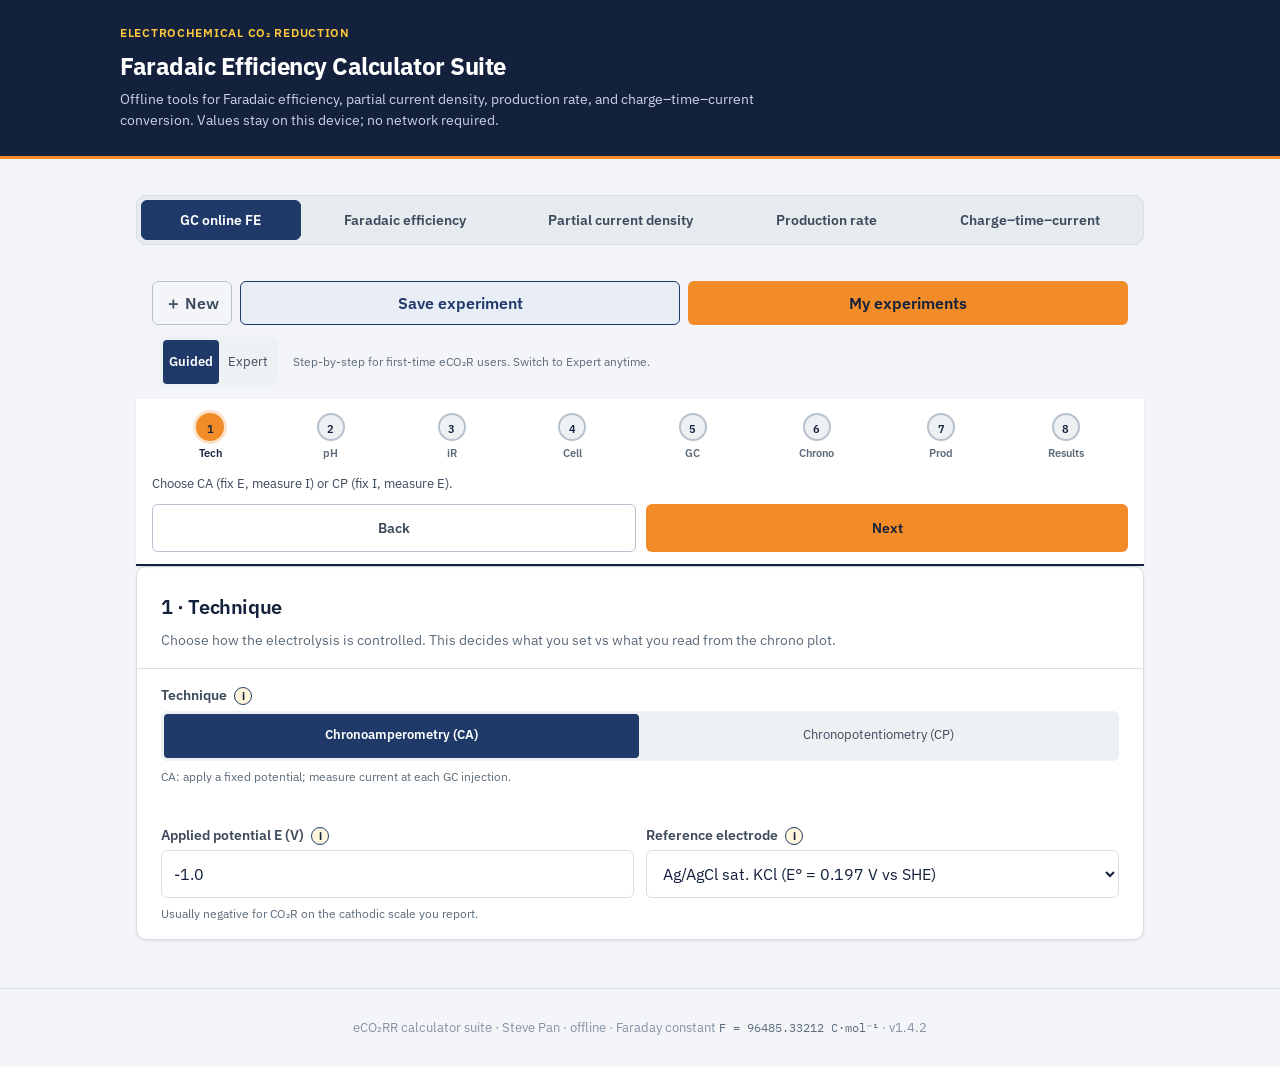
==== commit 2d5757ea: "1.4.2: styled XLSX export via vendored ExcelJS 4.4.0 (MIT) — fills, borders, number formats, frozen " ====
--- a/index.html
+++ b/index.html
@@ -923,6 +923,7 @@
   <script src="./version.js"></script>
   <script src="./pwa.js" defer></script>
   <script src="./vendor/xlsx.full.min.js" defer></script>
+  <script src="./vendor/exceljs.min.js" defer></script>
   <script src="./app.js" defer></script>
   <script src="./history.js" defer></script>
 </body>
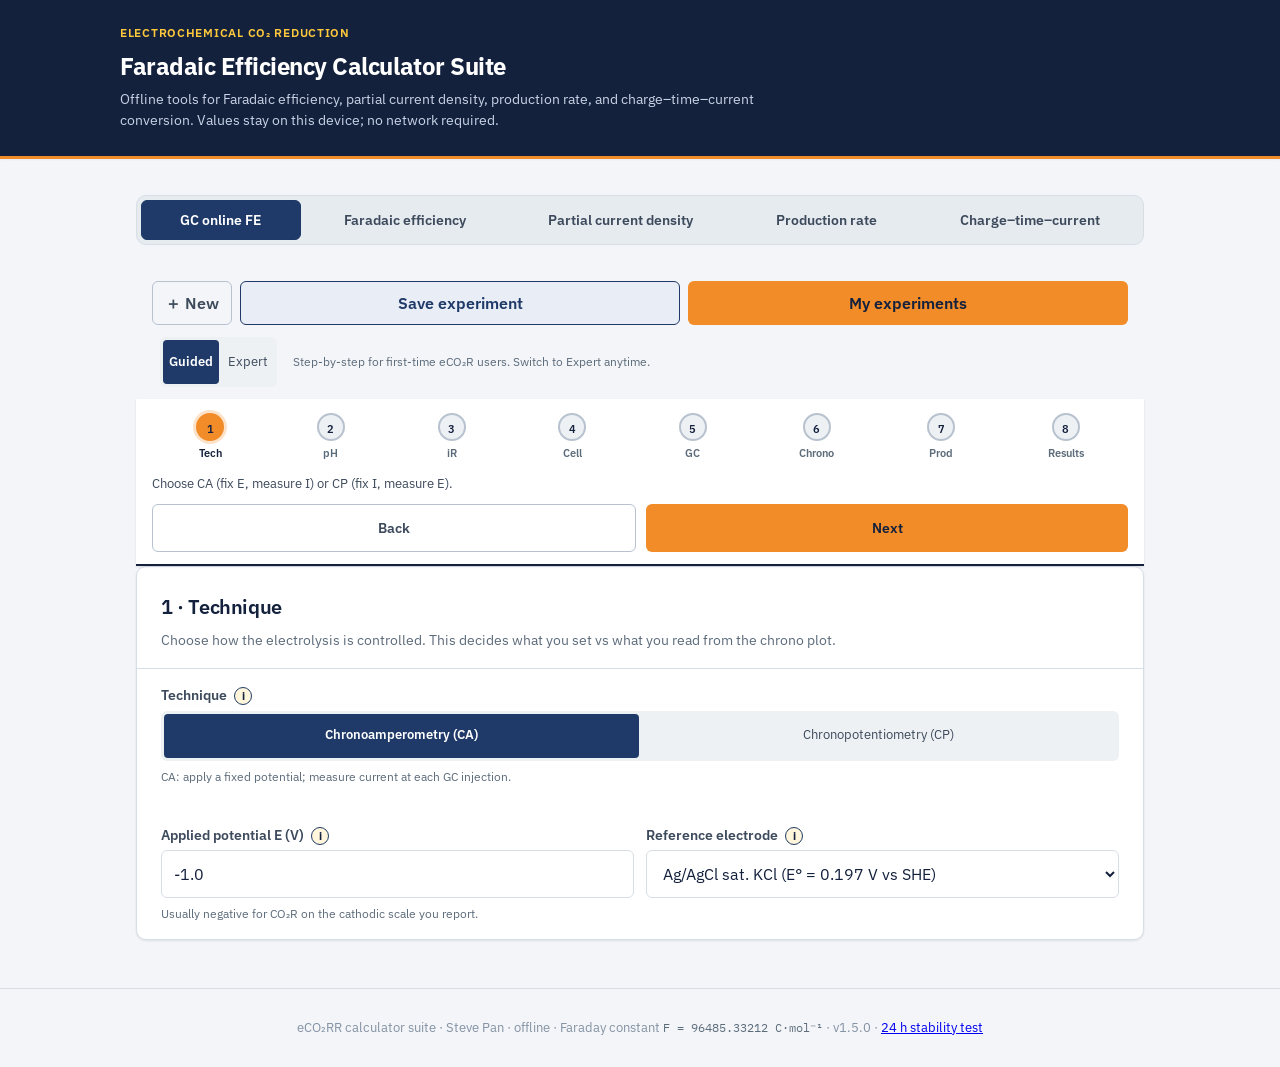
==== commit 17a48666: "1.5.0: 24 h stability test page (/stability/), schedule, block averages, liquid windows, stability c" ====
--- a/index.html
+++ b/index.html
@@ -881,6 +881,7 @@
       <p>
         eCO₂RR calculator suite · Steve Pan · offline ·
         Faraday constant <code>F = 96485.33212 C·mol⁻¹</code> · <span id="app-version">v</span>
+        · <a href="./stability/">24 h stability test</a>
       </p>
     </footer>
   </div>
